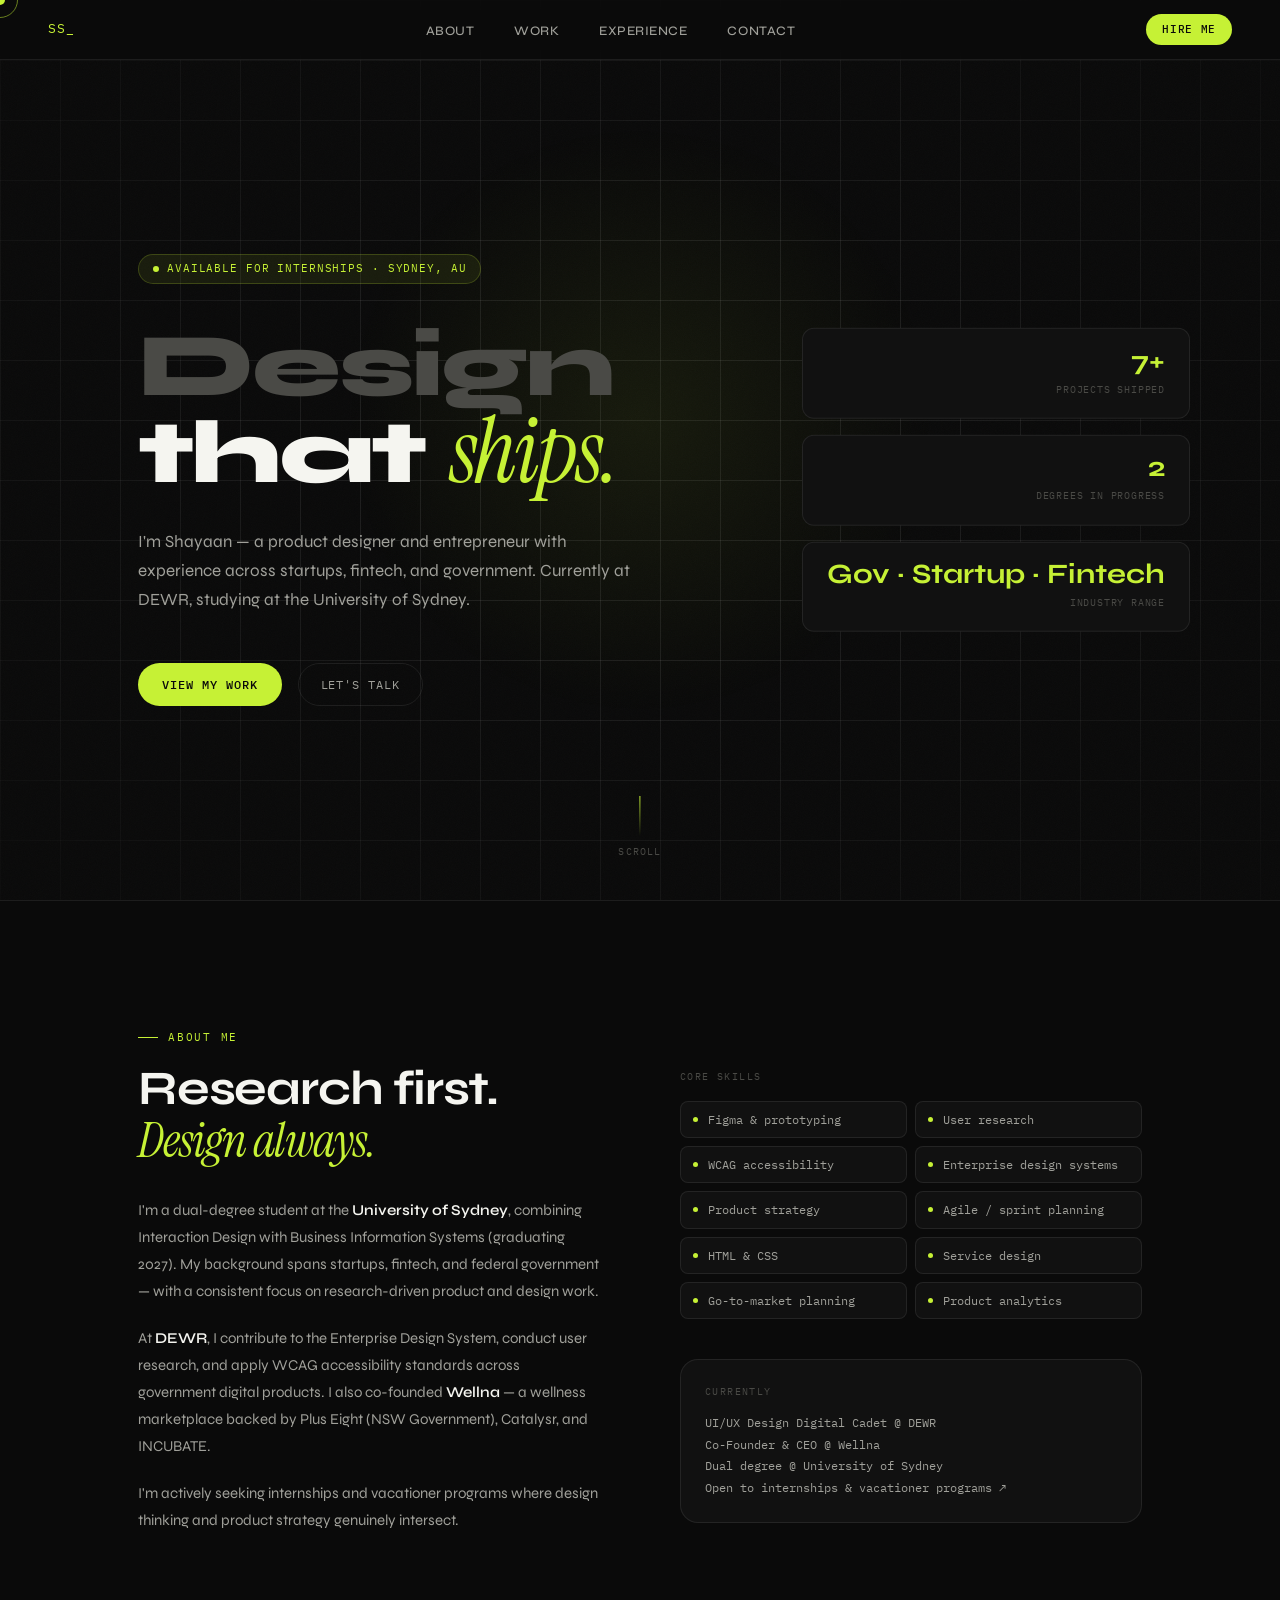
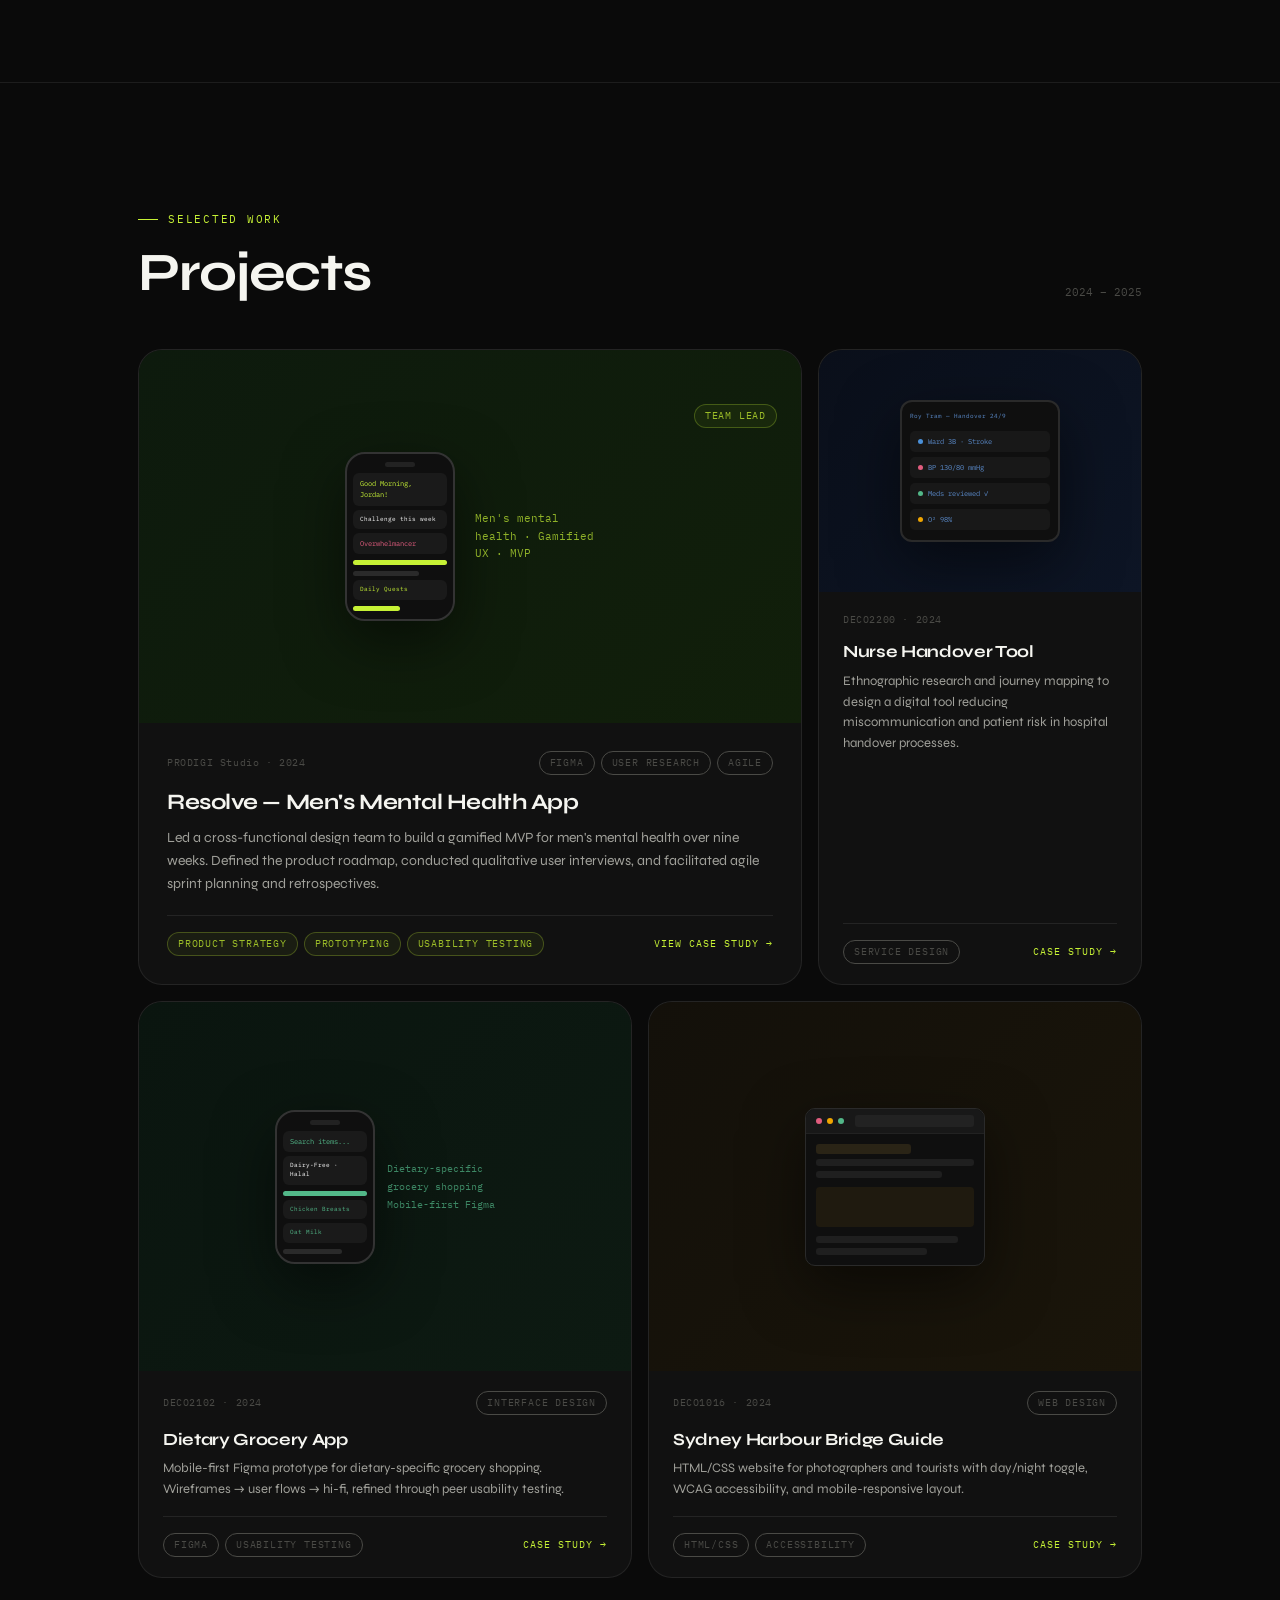
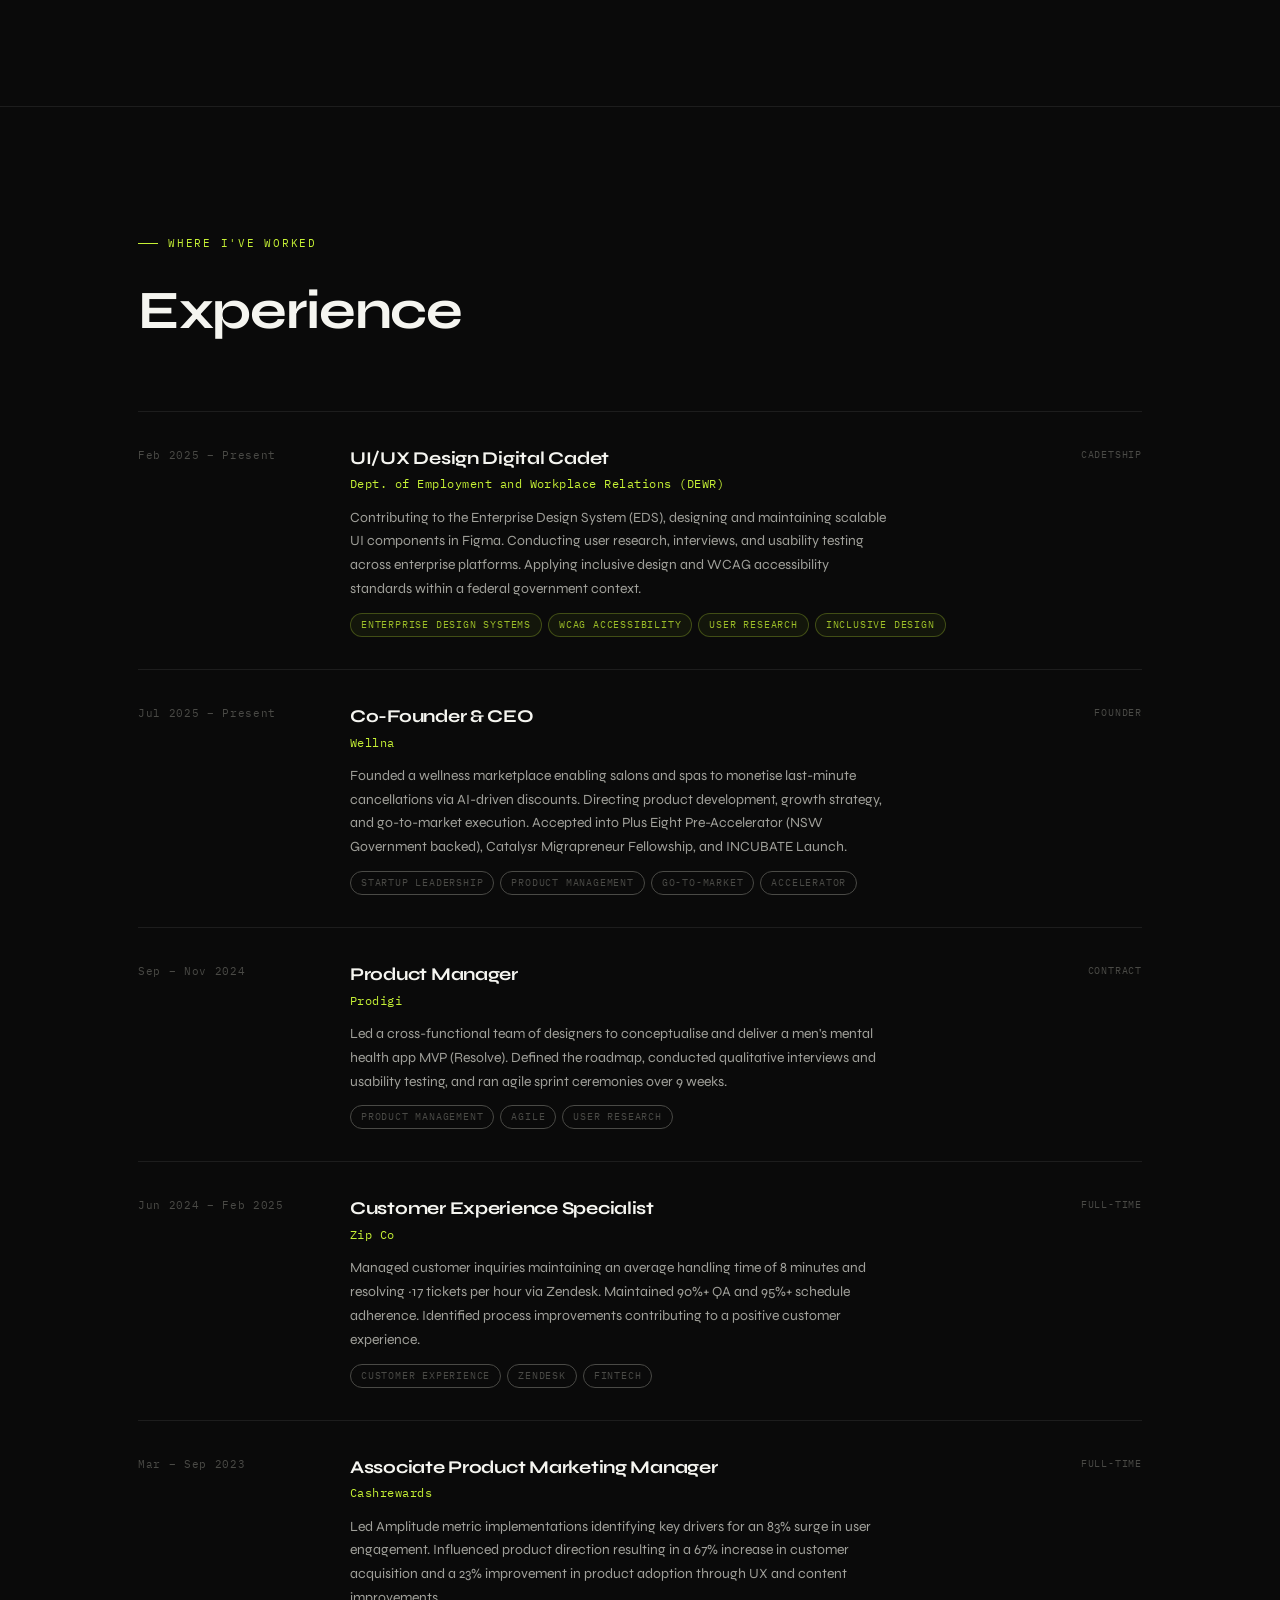
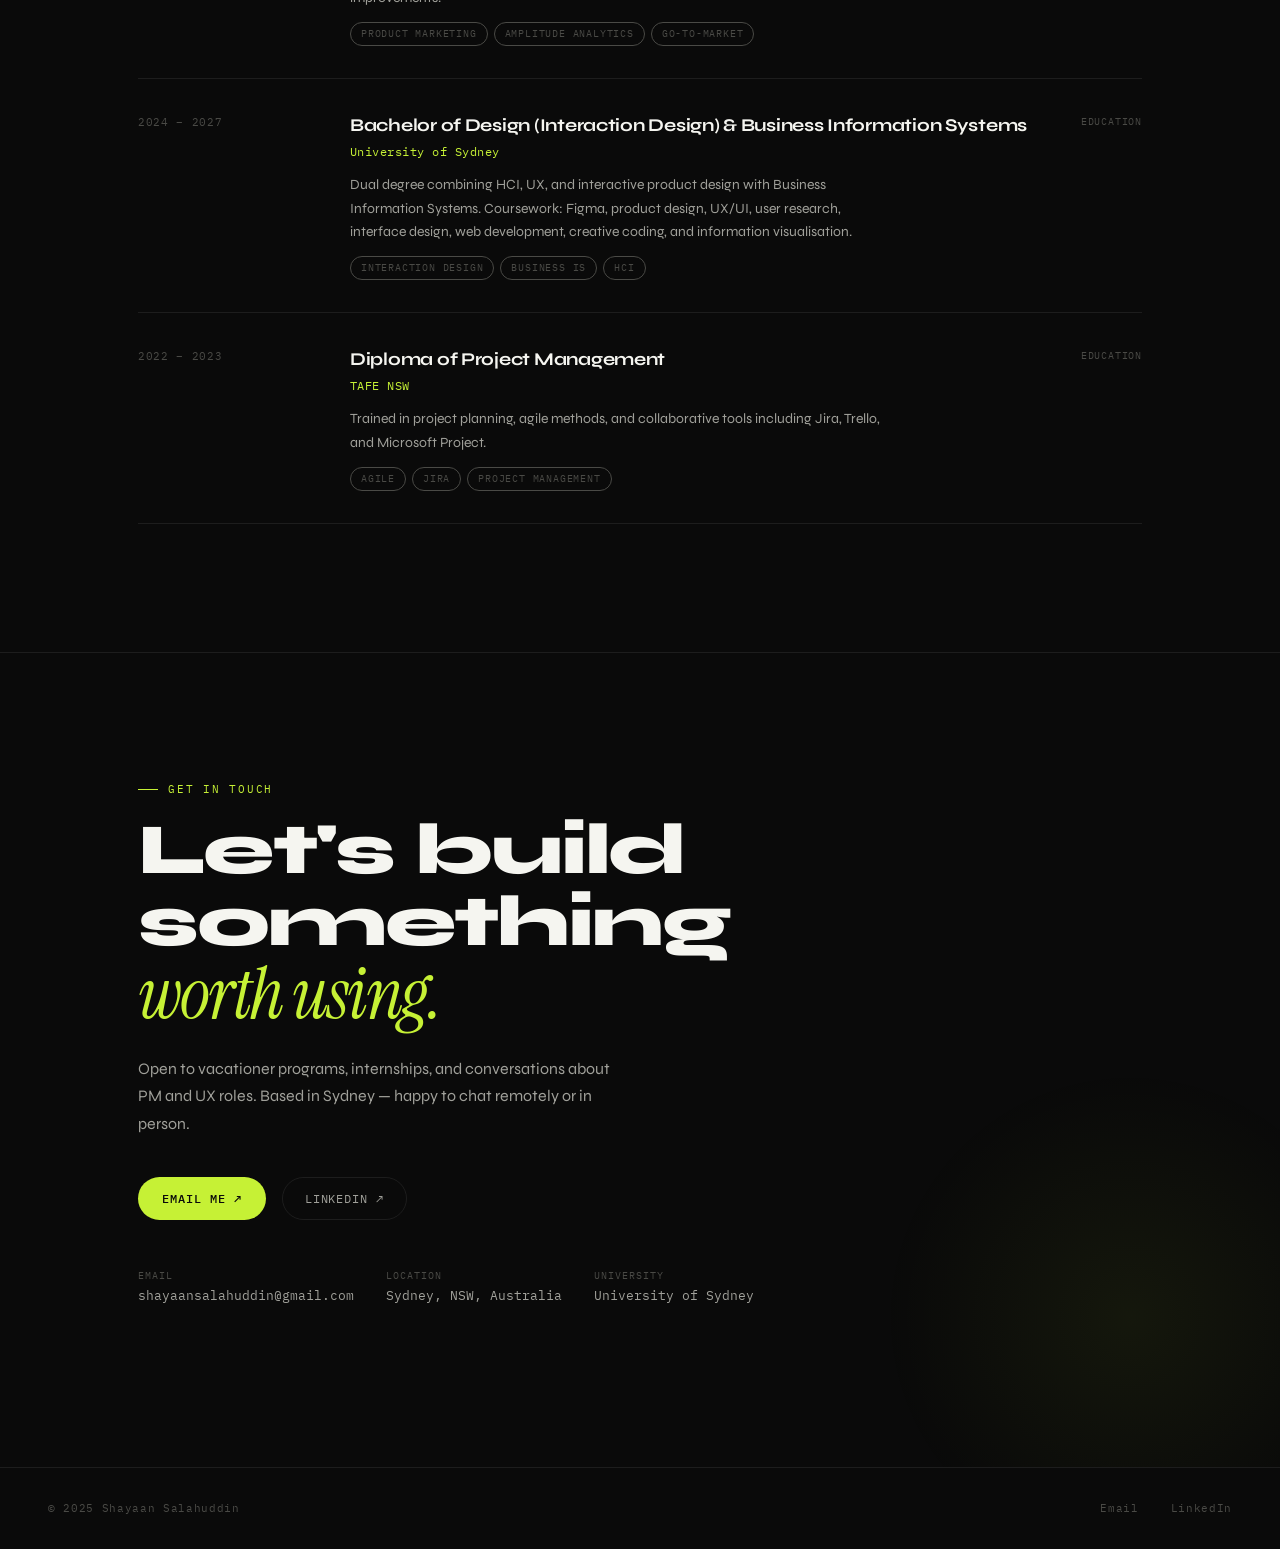
==== index.html @ 5b5e6ae6 "Add files via upload" ====
<!DOCTYPE html>
<html lang="en">
<head>
<meta charset="UTF-8">
<meta name="viewport" content="width=device-width, initial-scale=1.0">
<title>Shayaan Salahuddin — Product Designer</title>
<meta name="description" content="Shayaan Salahuddin — Product designer and entrepreneur. UX, product strategy, accessible design. Based in Sydney, AU.">
<link rel="stylesheet" href="style.css">
<style>
/* ─── HERO ─────────────────────────────────── */
#hero {
  min-height: 100vh;
  display: flex;
  align-items: center;
  padding-top: 60px;
  position: relative;
  overflow: hidden;
}

.hero-bg-grid {
  position: absolute; inset: 0; z-index: 0;
  background-image:
    linear-gradient(var(--border) 1px, transparent 1px),
    linear-gradient(90deg, var(--border) 1px, transparent 1px);
  background-size: 60px 60px;
  mask-image: radial-gradient(ellipse 80% 80% at 50% 50%, black 30%, transparent 100%);
}

.hero-glow {
  position: absolute;
  width: 600px; height: 600px;
  background: radial-gradient(circle, rgba(198,241,53,0.07) 0%, transparent 70%);
  top: 50%; left: 50%;
  transform: translate(-50%, -55%);
  pointer-events: none; z-index: 0;
}

.hero-inner {
  position: relative; z-index: 1;
  width: 100%;
}

.hero-badge {
  display: inline-flex; align-items: center; gap: 8px;
  font-family: var(--mono);
  font-size: 11px;
  color: var(--green);
  background: rgba(198,241,53,0.08);
  border: 1px solid rgba(198,241,53,0.2);
  border-radius: 100px;
  padding: 5px 14px;
  letter-spacing: 0.08em;
  text-transform: uppercase;
  margin-bottom: 2.5rem;
  animation: fadeUp 0.5s ease both;
}

.hero-badge-dot {
  width: 6px; height: 6px;
  background: var(--green);
  border-radius: 50%;
  animation: blink 2s ease-in-out infinite;
}

.hero-headline {
  font-family: var(--syne);
  font-size: clamp(52px, 7vw, 96px);
  font-weight: 800;
  line-height: 0.95;
  letter-spacing: -0.03em;
  color: var(--white);
  margin-bottom: 2rem;
  animation: fadeUp 0.5s 0.1s ease both;
}

.hero-headline .accent {
  color: var(--green);
  font-family: var(--serif);
  font-weight: 400;
  font-style: italic;
}

.hero-headline .dim { color: var(--white-faint); }

.hero-sub {
  font-size: 17px;
  font-weight: 400;
  color: var(--white-dim);
  line-height: 1.7;
  max-width: 500px;
  margin-bottom: 3rem;
  animation: fadeUp 0.5s 0.2s ease both;
}

.hero-actions {
  display: flex; gap: 1rem; flex-wrap: wrap;
  animation: fadeUp 0.5s 0.3s ease both;
}

.hero-right {
  position: absolute; right: 0; top: 50%;
  transform: translateY(-50%);
  display: flex; flex-direction: column; gap: 1rem;
  animation: fadeIn 0.8s 0.5s ease both;
}

.hero-stat-card {
  background: var(--black-2);
  border: 1px solid var(--border);
  border-radius: var(--radius-md);
  padding: 1.1rem 1.5rem;
  text-align: right;
}

.hero-stat-num {
  font-family: var(--syne);
  font-size: 28px;
  font-weight: 700;
  color: var(--green);
  display: block;
  line-height: 1;
}

.hero-stat-label {
  font-family: var(--mono);
  font-size: 10px;
  color: var(--white-faint);
  letter-spacing: 0.08em;
  text-transform: uppercase;
  margin-top: 4px;
}

.hero-scroll {
  position: absolute; bottom: 2.5rem; left: 50%;
  transform: translateX(-50%);
  font-family: var(--mono);
  font-size: 10px;
  color: var(--white-faint);
  letter-spacing: 0.12em;
  text-transform: uppercase;
  display: flex; flex-direction: column; align-items: center; gap: 8px;
  animation: fadeIn 1s 0.8s ease both;
}

.scroll-line {
  width: 1px; height: 40px;
  background: linear-gradient(to bottom, var(--green), transparent);
  animation: scrollPulse 2s ease-in-out infinite;
}

@keyframes scrollPulse {
  0%, 100% { opacity: 0.4; transform: scaleY(1); }
  50% { opacity: 1; transform: scaleY(1.1); }
}

/* ─── ABOUT ─────────────────────────────────── */
#about {
  padding: 8rem 0;
  border-top: 1px solid var(--border);
}

.about-grid {
  display: grid;
  grid-template-columns: 1fr 1fr;
  gap: 5rem;
  align-items: start;
}

.about-heading {
  font-size: clamp(32px, 4vw, 48px);
  font-weight: 700;
  line-height: 1.1;
  letter-spacing: -0.025em;
  margin-bottom: 1.75rem;
}

.about-heading .serif {
  font-family: var(--serif);
  font-weight: 400;
  font-style: italic;
  color: var(--green);
}

.about-text {
  font-size: 15px;
  font-weight: 400;
  color: var(--white-dim);
  line-height: 1.8;
  margin-bottom: 1.25rem;
}

.about-text strong { color: var(--white); font-weight: 600; }

.skills-section { margin-top: 2.5rem; }

.skills-heading {
  font-family: var(--mono);
  font-size: 10px;
  color: var(--white-faint);
  letter-spacing: 0.14em;
  text-transform: uppercase;
  margin-bottom: 1rem;
}

.skills-grid {
  display: grid;
  grid-template-columns: 1fr 1fr;
  gap: 8px;
}

.skill-item {
  display: flex; align-items: center; gap: 10px;
  font-family: var(--mono);
  font-size: 12px;
  color: var(--white-dim);
  padding: 8px 12px;
  background: var(--black-2);
  border: 1px solid var(--border);
  border-radius: var(--radius-sm);
  transition: border-color 0.2s, color 0.2s;
}

.skill-item:hover { border-color: var(--border-hover); color: var(--white); }

.skill-dot {
  width: 5px; height: 5px;
  background: var(--green);
  border-radius: 50%;
  flex-shrink: 0;
}

/* ─── PROJECTS ─────────────────────────────── */
#projects {
  padding: 8rem 0;
  border-top: 1px solid var(--border);
}

.projects-header {
  display: flex; align-items: flex-end; justify-content: space-between;
  margin-bottom: 3rem;
}

.projects-heading {
  font-size: clamp(36px, 4.5vw, 54px);
  font-weight: 700;
  letter-spacing: -0.025em;
  line-height: 1.05;
}

.projects-grid {
  display: grid;
  grid-template-columns: repeat(12, 1fr);
  gap: 16px;
}

/* Featured card — 8 cols */
.project-card-featured {
  grid-column: span 8;
  background: var(--black-2);
  border: 1px solid var(--border);
  border-radius: var(--radius-xl);
  overflow: hidden;
  text-decoration: none;
  color: inherit;
  display: flex;
  flex-direction: column;
  transition: border-color 0.25s, transform 0.25s;
  cursor: none;
}

.project-card-featured:hover {
  border-color: var(--border-hover);
  transform: translateY(-3px);
}

/* Regular card — 4 cols */
.project-card {
  grid-column: span 4;
  background: var(--black-2);
  border: 1px solid var(--border);
  border-radius: var(--radius-xl);
  overflow: hidden;
  text-decoration: none;
  color: inherit;
  display: flex;
  flex-direction: column;
  transition: border-color 0.25s, transform 0.25s;
  cursor: none;
}

.project-card:hover {
  border-color: var(--border-hover);
  transform: translateY(-3px);
}

.project-card-wide {
  grid-column: span 6;
  background: var(--black-2);
  border: 1px solid var(--border);
  border-radius: var(--radius-xl);
  overflow: hidden;
  text-decoration: none;
  color: inherit;
  display: flex;
  flex-direction: column;
  transition: border-color 0.25s, transform 0.25s;
  cursor: none;
}

.project-card-wide:hover {
  border-color: var(--border-hover);
  transform: translateY(-3px);
}

.project-thumb {
  width: 100%; aspect-ratio: 16/9;
  display: flex; align-items: center; justify-content: center;
  font-size: 48px;
  position: relative;
  overflow: hidden;
  flex-shrink: 0;
}

.project-thumb-sm {
  width: 100%; aspect-ratio: 4/3;
  display: flex; align-items: center; justify-content: center;
  position: relative;
  overflow: hidden;
  flex-shrink: 0;
}

.project-body {
  padding: 1.75rem;
  flex: 1;
  display: flex;
  flex-direction: column;
}

.project-body-sm {
  padding: 1.25rem 1.5rem;
  flex: 1;
  display: flex;
  flex-direction: column;
}

.project-meta {
  display: flex; align-items: center; justify-content: space-between;
  margin-bottom: 0.9rem;
}

.project-year {
  font-family: var(--mono);
  font-size: 10px;
  color: var(--white-faint);
  letter-spacing: 0.06em;
}

.project-title {
  font-size: 22px;
  font-weight: 700;
  letter-spacing: -0.02em;
  line-height: 1.2;
  margin-bottom: 0.65rem;
  color: var(--white);
}

.project-title-sm {
  font-size: 17px;
  font-weight: 700;
  letter-spacing: -0.02em;
  line-height: 1.2;
  margin-bottom: 0.5rem;
  color: var(--white);
}

.project-desc {
  font-size: 14px;
  color: var(--white-dim);
  line-height: 1.65;
  flex: 1;
  margin-bottom: 1.25rem;
}

.project-desc-sm {
  font-size: 13px;
  color: var(--white-dim);
  line-height: 1.6;
  flex: 1;
  margin-bottom: 1rem;
}

.project-tags {
  display: flex; gap: 6px; flex-wrap: wrap;
}

.project-footer {
  display: flex; align-items: center; justify-content: space-between;
  margin-top: auto;
  padding-top: 1rem;
  border-top: 1px solid var(--border);
}

.project-cta {
  font-family: var(--mono);
  font-size: 10px;
  color: var(--green);
  letter-spacing: 0.1em;
  text-transform: uppercase;
  display: flex; align-items: center; gap: 6px;
  transition: gap 0.2s;
}

a:hover .project-cta { gap: 10px; }

/* Thumb illustrations */
.thumb-resolve {
  background: linear-gradient(135deg, #0D1A0D 0%, #111F0A 100%);
}

.thumb-nurse {
  background: linear-gradient(135deg, #0A0F1A 0%, #0D1525 100%);
}

.thumb-grocery {
  background: linear-gradient(135deg, #0A150F 0%, #0D1A12 100%);
}

.thumb-web {
  background: linear-gradient(135deg, #13100A 0%, #1A150A 100%);
}

.thumb-visual {
  background: linear-gradient(135deg, #150A1A 0%, #1A0D20 100%);
}

.thumb-code {
  background: linear-gradient(135deg, #0A1215 0%, #0D181C 100%);
}

/* Phone mockup */
.phone-mock {
  width: 110px;
  background: #0F0F0F;
  border: 2px solid #333;
  border-radius: 20px;
  padding: 8px 6px;
  display: flex; flex-direction: column; gap: 4px;
  box-shadow: 0 20px 60px rgba(0,0,0,0.5);
}

.phone-notch {
  width: 30px; height: 5px;
  background: #222;
  border-radius: 100px;
  align-self: center;
  margin-bottom: 2px;
}

.phone-row {
  background: #1A1A1A;
  border-radius: 6px;
  padding: 5px 7px;
  font-size: 7px;
  color: #C6F135;
  font-family: 'IBM Plex Mono', monospace;
}

.phone-bar {
  height: 5px;
  background: #C6F135;
  border-radius: 100px;
  margin-top: 2px;
}

.phone-bar.dim { background: #2A2A2A; width: 70%; }

/* Tablet mockup */
.tablet-mock {
  width: 160px;
  background: #0F0F0F;
  border: 2px solid #2A2A2A;
  border-radius: 12px;
  padding: 10px 8px;
  display: flex; flex-direction: column; gap: 5px;
  box-shadow: 0 20px 60px rgba(0,0,0,0.5);
}

.tablet-row {
  background: #181818;
  border-radius: 5px;
  padding: 5px 8px;
  font-size: 7px;
  color: #5A8ACA;
  font-family: 'IBM Plex Mono', monospace;
  display: flex; align-items: center; gap: 5px;
}

.tablet-dot { width: 5px; height: 5px; border-radius: 50%; flex-shrink: 0; }

/* Browser mockup */
.browser-mock {
  width: 180px;
  background: #0F0F0F;
  border: 1px solid #2A2A2A;
  border-radius: 10px;
  overflow: hidden;
  box-shadow: 0 20px 60px rgba(0,0,0,0.5);
}

.browser-bar {
  background: #181818;
  padding: 6px 10px;
  display: flex; align-items: center; gap: 5px;
  border-bottom: 1px solid #222;
}

.browser-dot { width: 6px; height: 6px; border-radius: 50%; }

.browser-url {
  flex: 1;
  background: #222;
  border-radius: 3px;
  height: 12px;
  margin-left: 6px;
}

.browser-content {
  padding: 10px;
  display: flex; flex-direction: column; gap: 5px;
}

.browser-line {
  height: 7px;
  background: #1F1F1F;
  border-radius: 3px;
}

/* ─── EXPERIENCE ────────────────────────────── */
#experience {
  padding: 8rem 0;
  border-top: 1px solid var(--border);
}

.exp-heading {
  font-size: clamp(36px, 4.5vw, 54px);
  font-weight: 700;
  letter-spacing: -0.025em;
  margin-bottom: 3.5rem;
}

.exp-list {
  display: flex;
  flex-direction: column;
}

.exp-row {
  display: grid;
  grid-template-columns: 180px 1fr auto;
  gap: 2rem;
  align-items: start;
  padding: 2rem 0;
  border-top: 1px solid var(--border);
  transition: background 0.2s;
}

.exp-row:last-child { border-bottom: 1px solid var(--border); }

.exp-period {
  font-family: var(--mono);
  font-size: 11px;
  color: var(--white-faint);
  letter-spacing: 0.06em;
  padding-top: 3px;
}

.exp-role {
  font-size: 18px;
  font-weight: 700;
  letter-spacing: -0.015em;
  margin-bottom: 2px;
}

.exp-company {
  font-family: var(--mono);
  font-size: 12px;
  color: var(--green);
  letter-spacing: 0.04em;
  margin-bottom: 0.75rem;
}

.exp-desc {
  font-size: 14px;
  color: var(--white-dim);
  line-height: 1.7;
  max-width: 540px;
  margin-bottom: 0.75rem;
}

.exp-tags { display: flex; gap: 6px; flex-wrap: wrap; }

.exp-type {
  font-family: var(--mono);
  font-size: 10px;
  color: var(--white-faint);
  letter-spacing: 0.08em;
  text-transform: uppercase;
  white-space: nowrap;
  padding-top: 3px;
}

/* ─── CONTACT ───────────────────────────────── */
#contact {
  padding: 8rem 0 10rem;
  border-top: 1px solid var(--border);
  position: relative;
  overflow: hidden;
}

.contact-glow {
  position: absolute;
  width: 500px; height: 500px;
  background: radial-gradient(circle, rgba(198,241,53,0.06) 0%, transparent 70%);
  bottom: -100px; right: -100px;
  pointer-events: none;
}

.contact-inner { position: relative; z-index: 1; max-width: 700px; }

.contact-heading {
  font-size: clamp(42px, 6vw, 72px);
  font-weight: 800;
  letter-spacing: -0.03em;
  line-height: 1.0;
  margin-bottom: 1.5rem;
}

.contact-heading .green { color: var(--green); }
.contact-heading .serif {
  font-family: var(--serif);
  font-weight: 400;
  font-style: italic;
}

.contact-sub {
  font-size: 16px;
  color: var(--white-dim);
  line-height: 1.7;
  max-width: 480px;
  margin-bottom: 2.5rem;
}

.contact-actions { display: flex; gap: 1rem; flex-wrap: wrap; margin-bottom: 3rem; }

.contact-row {
  display: flex; gap: 2rem; flex-wrap: wrap;
}

.contact-item {
  display: flex; flex-direction: column; gap: 2px;
}

.contact-item-label {
  font-family: var(--mono);
  font-size: 10px;
  color: var(--white-faint);
  letter-spacing: 0.1em;
  text-transform: uppercase;
}

.contact-item-val {
  font-family: var(--mono);
  font-size: 13px;
  color: var(--white-dim);
}

/* ─── RESPONSIVE ────────────────────────────── */
@media (max-width: 900px) {
  .hero-right { display: none; }
  .about-grid { grid-template-columns: 1fr; gap: 3rem; }
  .project-card-featured { grid-column: span 12; }
  .project-card { grid-column: span 12; }
  .project-card-wide { grid-column: span 12; }
  .exp-row { grid-template-columns: 1fr; gap: 0.5rem; }
  .exp-type { display: none; }
}
</style>
</head>
<body>

<div class="cursor"></div>
<div class="cursor-ring"></div>

<nav>
  <a class="nav-logo" href="index.html">SS_</a>
  <ul class="nav-links">
    <li><a href="#about">About</a></li>
    <li><a href="#projects">Work</a></li>
    <li><a href="#experience">Experience</a></li>
    <li><a href="#contact">Contact</a></li>
  </ul>
  <a class="nav-cta" href="#contact">Hire me</a>
</nav>

<!-- ═══════════════════════════════════════════
     HERO
═══════════════════════════════════════════ -->
<section id="hero">
  <div class="hero-bg-grid"></div>
  <div class="hero-glow"></div>

  <div class="container hero-inner">
    <div style="max-width: 680px;">
      <div class="hero-badge">
        <span class="hero-badge-dot"></span>
        Available for internships · Sydney, AU
      </div>

      <h1 class="hero-headline">
        <span class="dim">Design</span><br>
        that <span class="accent">ships.</span>
      </h1>

      <p class="hero-sub">
        I'm Shayaan — a product designer and entrepreneur with experience across startups, fintech, and government. Currently at DEWR, studying at the University of Sydney.
      </p>

      <div class="hero-actions">
        <a class="btn-primary" href="#projects">View my work</a>
        <a class="btn-ghost" href="#contact">Let's talk</a>
      </div>
    </div>

    <div class="hero-right">
      <div class="hero-stat-card">
        <span class="hero-stat-num">7+</span>
        <span class="hero-stat-label">Projects shipped</span>
      </div>
      <div class="hero-stat-card">
        <span class="hero-stat-num">2</span>
        <span class="hero-stat-label">Degrees in progress</span>
      </div>
      <div class="hero-stat-card">
        <span class="hero-stat-num">Gov · Startup · Fintech</span>
        <span class="hero-stat-label">Industry range</span>
      </div>
    </div>
  </div>

  <div class="hero-scroll">
    <div class="scroll-line"></div>
    Scroll
  </div>
</section>

<!-- ═══════════════════════════════════════════
     ABOUT
═══════════════════════════════════════════ -->
<section id="about">
  <div class="container">
    <div class="about-grid">

      <div class="reveal">
        <p class="section-label">About me</p>
        <h2 class="about-heading">
          Research first.<br>
          <span class="serif">Design always.</span>
        </h2>

        <p class="about-text">
          I'm a dual-degree student at the <strong>University of Sydney</strong>, combining Interaction Design with Business Information Systems (graduating 2027). My background spans startups, fintech, and federal government — with a consistent focus on research-driven product and design work.
        </p>
        <p class="about-text">
          At <strong>DEWR</strong>, I contribute to the Enterprise Design System, conduct user research, and apply WCAG accessibility standards across government digital products. I also co-founded <strong>Wellna</strong> — a wellness marketplace backed by Plus Eight (NSW Government), Catalysr, and INCUBATE.
        </p>
        <p class="about-text">
          I'm actively seeking internships and vacationer programs where design thinking and product strategy genuinely intersect.
        </p>
      </div>

      <div class="reveal" data-delay="150">
        <div class="skills-section">
          <p class="skills-heading">Core skills</p>
          <div class="skills-grid" data-stagger>
            <div class="skill-item reveal"><span class="skill-dot"></span>Figma & prototyping</div>
            <div class="skill-item reveal"><span class="skill-dot"></span>User research</div>
            <div class="skill-item reveal"><span class="skill-dot"></span>WCAG accessibility</div>
            <div class="skill-item reveal"><span class="skill-dot"></span>Enterprise design systems</div>
            <div class="skill-item reveal"><span class="skill-dot"></span>Product strategy</div>
            <div class="skill-item reveal"><span class="skill-dot"></span>Agile / sprint planning</div>
            <div class="skill-item reveal"><span class="skill-dot"></span>HTML & CSS</div>
            <div class="skill-item reveal"><span class="skill-dot"></span>Service design</div>
            <div class="skill-item reveal"><span class="skill-dot"></span>Go-to-market planning</div>
            <div class="skill-item reveal"><span class="skill-dot"></span>Product analytics</div>
          </div>
        </div>

        <div style="margin-top: 2.5rem; padding: 1.5rem; background: var(--black-2); border: 1px solid var(--border); border-radius: var(--radius-lg);">
          <p class="skills-heading" style="margin-bottom: 0.75rem;">Currently</p>
          <p style="font-family: var(--mono); font-size: 12px; color: var(--white-dim); line-height: 1.8;">
            UI/UX Design Digital Cadet @ DEWR<br>
            Co-Founder &amp; CEO @ Wellna<br>
            Dual degree @ University of Sydney<br>
            Open to internships &amp; vacationer programs ↗
          </p>
        </div>
      </div>

    </div>
  </div>
</section>

<!-- ═══════════════════════════════════════════
     PROJECTS
═══════════════════════════════════════════ -->
<section id="projects">
  <div class="container">
    <div class="projects-header reveal">
      <div>
        <p class="section-label">Selected work</p>
        <h2 class="projects-heading">Projects</h2>
      </div>
      <span style="font-family: var(--mono); font-size: 11px; color: var(--white-faint);">2024 – 2025</span>
    </div>

    <div class="projects-grid" data-stagger>

      <!-- FEATURED: Resolve -->
      <a class="project-card-featured reveal" href="case-resolve.html">
        <div class="project-thumb thumb-resolve">
          <div style="display:flex; gap: 20px; align-items: center;">
            <div class="phone-mock">
              <div class="phone-notch"></div>
              <div class="phone-row">Good Morning, Jordan!</div>
              <div class="phone-row" style="color: #fff; font-size: 6px;">Challenge this week</div>
              <div class="phone-row" style="color: #E05C7E;">Overwhelmancer</div>
              <div class="phone-bar"></div>
              <div class="phone-bar dim"></div>
              <div class="phone-row" style="color: #C6F135; font-size: 6px;">Daily Quests</div>
              <div class="phone-bar" style="width: 50%; background: #C6F135;"></div>
            </div>
            <div style="color: var(--green); font-size: 11px; font-family: var(--mono); opacity: 0.7; max-width: 120px; line-height: 1.6;">
              Men's mental health · Gamified UX · MVP
            </div>
          </div>
          <div style="position: absolute; top: 1rem; right: 1.5rem;">
            <span class="tag tag-green">Team Lead</span>
          </div>
        </div>
        <div class="project-body">
          <div class="project-meta">
            <span class="project-year">PRODIGI Studio · 2024</span>
            <div class="project-tags">
              <span class="tag">Figma</span>
              <span class="tag">User Research</span>
              <span class="tag">Agile</span>
            </div>
          </div>
          <h3 class="project-title">Resolve — Men's Mental Health App</h3>
          <p class="project-desc">Led a cross-functional design team to build a gamified MVP for men's mental health over nine weeks. Defined the product roadmap, conducted qualitative user interviews, and facilitated agile sprint planning and retrospectives.</p>
          <div class="project-footer">
            <div class="project-tags">
              <span class="tag tag-green">Product strategy</span>
              <span class="tag tag-green">Prototyping</span>
              <span class="tag tag-green">Usability testing</span>
            </div>
            <span class="project-cta">View case study →</span>
          </div>
        </div>
      </a>

      <!-- Nurse handover -->
      <a class="project-card reveal" href="case-nurse.html">
        <div class="project-thumb-sm thumb-nurse">
          <div class="tablet-mock">
            <div style="font-family: var(--mono); font-size: 6px; color: #5A8ACA; margin-bottom: 4px;">Roy Tram — Handover 24/9</div>
            <div class="tablet-row"><div class="tablet-dot" style="background: #4A90D9;"></div>Ward 3B · Stroke</div>
            <div class="tablet-row"><div class="tablet-dot" style="background: #E05C7E;"></div>BP 130/80 mmHg</div>
            <div class="tablet-row"><div class="tablet-dot" style="background: #52B788;"></div>Meds reviewed ✓</div>
            <div class="tablet-row"><div class="tablet-dot" style="background: #F0A500;"></div>O² 98%</div>
          </div>
        </div>
        <div class="project-body-sm">
          <div class="project-meta">
            <span class="project-year">DECO2200 · 2024</span>
          </div>
          <h3 class="project-title-sm">Nurse Handover Tool</h3>
          <p class="project-desc-sm">Ethnographic research and journey mapping to design a digital tool reducing miscommunication and patient risk in hospital handover processes.</p>
          <div class="project-footer">
            <div class="project-tags"><span class="tag">Service design</span></div>
            <span class="project-cta">Case study →</span>
          </div>
        </div>
      </a>

      <!-- Grocery app -->
      <a class="project-card-wide reveal" href="case-grocery.html">
        <div class="project-thumb-sm thumb-grocery">
          <div style="display: flex; gap: 12px; align-items: center;">
            <div class="phone-mock" style="width: 100px;">
              <div class="phone-notch"></div>
              <div class="phone-row" style="color: #52B788;">Search items...</div>
              <div class="phone-row" style="color: #fff; font-size: 6px;">Dairy-Free · Halal</div>
              <div class="phone-bar" style="background: #52B788;"></div>
              <div class="phone-row" style="font-size: 6px; color: #52B788;">Chicken Breasts</div>
              <div class="phone-row" style="font-size: 6px; color: #52B788;">Oat Milk</div>
              <div class="phone-bar dim"></div>
            </div>
            <div style="font-family: var(--mono); font-size: 10px; color: #52B788; opacity: 0.7; line-height: 1.8;">
              Dietary-specific<br>grocery shopping<br>Mobile-first Figma
            </div>
          </div>
        </div>
        <div class="project-body-sm">
          <div class="project-meta">
            <span class="project-year">DECO2102 · 2024</span>
            <div class="project-tags"><span class="tag">Interface Design</span></div>
          </div>
          <h3 class="project-title-sm">Dietary Grocery App</h3>
          <p class="project-desc-sm">Mobile-first Figma prototype for dietary-specific grocery shopping. Wireframes → user flows → hi-fi, refined through peer usability testing.</p>
          <div class="project-footer">
            <div class="project-tags"><span class="tag">Figma</span><span class="tag">Usability testing</span></div>
            <span class="project-cta">Case study →</span>
          </div>
        </div>
      </a>

      <!-- Web design -->
      <a class="project-card-wide reveal" href="case-web.html">
        <div class="project-thumb-sm thumb-web">
          <div class="browser-mock">
            <div class="browser-bar">
              <div class="browser-dot" style="background: #E05C7E;"></div>
              <div class="browser-dot" style="background: #F0A500;"></div>
              <div class="browser-dot" style="background: #52B788;"></div>
              <div class="browser-url"></div>
            </div>
            <div class="browser-content">
              <div class="browser-line" style="width: 60%; height: 10px; background: #2A2416;"></div>
              <div class="browser-line"></div>
              <div class="browser-line" style="width: 80%;"></div>
              <div style="height: 40px; background: #1F1A0F; border-radius: 4px; margin: 4px 0;"></div>
              <div class="browser-line" style="width: 90%;"></div>
              <div class="browser-line" style="width: 70%;"></div>
            </div>
          </div>
        </div>
        <div class="project-body-sm">
          <div class="project-meta">
            <span class="project-year">DECO1016 · 2024</span>
            <div class="project-tags"><span class="tag">Web Design</span></div>
          </div>
          <h3 class="project-title-sm">Sydney Harbour Bridge Guide</h3>
          <p class="project-desc-sm">HTML/CSS website for photographers and tourists with day/night toggle, WCAG accessibility, and mobile-responsive layout.</p>
          <div class="project-footer">
            <div class="project-tags"><span class="tag">HTML/CSS</span><span class="tag">Accessibility</span></div>
            <span class="project-cta">Case study →</span>
          </div>
        </div>
      </a>

    </div>
  </div>
</section>

<!-- ═══════════════════════════════════════════
     EXPERIENCE
═══════════════════════════════════════════ -->
<section id="experience">
  <div class="container">
    <div class="reveal">
      <p class="section-label">Where I've worked</p>
      <h2 class="exp-heading">Experience</h2>
    </div>

    <div class="exp-list" data-stagger>

      <div class="exp-row reveal">
        <div class="exp-period">Feb 2025 – Present</div>
        <div>
          <div class="exp-role">UI/UX Design Digital Cadet</div>
          <div class="exp-company">Dept. of Employment and Workplace Relations (DEWR)</div>
          <p class="exp-desc">Contributing to the Enterprise Design System (EDS), designing and maintaining scalable UI components in Figma. Conducting user research, interviews, and usability testing across enterprise platforms. Applying inclusive design and WCAG accessibility standards within a federal government context.</p>
          <div class="exp-tags">
            <span class="tag tag-green">Enterprise design systems</span>
            <span class="tag tag-green">WCAG accessibility</span>
            <span class="tag tag-green">User research</span>
            <span class="tag tag-green">Inclusive design</span>
          </div>
        </div>
        <div class="exp-type">Cadetship</div>
      </div>

      <div class="exp-row reveal">
        <div class="exp-period">Jul 2025 – Present</div>
        <div>
          <div class="exp-role">Co-Founder & CEO</div>
          <div class="exp-company">Wellna</div>
          <p class="exp-desc">Founded a wellness marketplace enabling salons and spas to monetise last-minute cancellations via AI-driven discounts. Directing product development, growth strategy, and go-to-market execution. Accepted into Plus Eight Pre-Accelerator (NSW Government backed), Catalysr Migrapreneur Fellowship, and INCUBATE Launch.</p>
          <div class="exp-tags">
            <span class="tag">Startup leadership</span>
            <span class="tag">Product management</span>
            <span class="tag">Go-to-market</span>
            <span class="tag">Accelerator</span>
          </div>
        </div>
        <div class="exp-type">Founder</div>
      </div>

      <div class="exp-row reveal">
        <div class="exp-period">Sep – Nov 2024</div>
        <div>
          <div class="exp-role">Product Manager</div>
          <div class="exp-company">Prodigi</div>
          <p class="exp-desc">Led a cross-functional team of designers to conceptualise and deliver a men's mental health app MVP (Resolve). Defined the roadmap, conducted qualitative interviews and usability testing, and ran agile sprint ceremonies over 9 weeks.</p>
          <div class="exp-tags">
            <span class="tag">Product management</span>
            <span class="tag">Agile</span>
            <span class="tag">User research</span>
          </div>
        </div>
        <div class="exp-type">Contract</div>
      </div>

      <div class="exp-row reveal">
        <div class="exp-period">Jun 2024 – Feb 2025</div>
        <div>
          <div class="exp-role">Customer Experience Specialist</div>
          <div class="exp-company">Zip Co</div>
          <p class="exp-desc">Managed customer inquiries maintaining an average handling time of 8 minutes and resolving ~17 tickets per hour via Zendesk. Maintained 90%+ QA and 95%+ schedule adherence. Identified process improvements contributing to a positive customer experience.</p>
          <div class="exp-tags">
            <span class="tag">Customer experience</span>
            <span class="tag">Zendesk</span>
            <span class="tag">Fintech</span>
          </div>
        </div>
        <div class="exp-type">Full-time</div>
      </div>

      <div class="exp-row reveal">
        <div class="exp-period">Mar – Sep 2023</div>
        <div>
          <div class="exp-role">Associate Product Marketing Manager</div>
          <div class="exp-company">Cashrewards</div>
          <p class="exp-desc">Led Amplitude metric implementations identifying key drivers for an 83% surge in user engagement. Influenced product direction resulting in a 67% increase in customer acquisition and a 23% improvement in product adoption through UX and content improvements.</p>
          <div class="exp-tags">
            <span class="tag">Product marketing</span>
            <span class="tag">Amplitude analytics</span>
            <span class="tag">Go-to-market</span>
          </div>
        </div>
        <div class="exp-type">Full-time</div>
      </div>

      <div class="exp-row reveal">
        <div class="exp-period">2024 – 2027</div>
        <div>
          <div class="exp-role">Bachelor of Design (Interaction Design) & Business Information Systems</div>
          <div class="exp-company">University of Sydney</div>
          <p class="exp-desc">Dual degree combining HCI, UX, and interactive product design with Business Information Systems. Coursework: Figma, product design, UX/UI, user research, interface design, web development, creative coding, and information visualisation.</p>
          <div class="exp-tags">
            <span class="tag">Interaction design</span>
            <span class="tag">Business IS</span>
            <span class="tag">HCI</span>
          </div>
        </div>
        <div class="exp-type">Education</div>
      </div>

      <div class="exp-row reveal">
        <div class="exp-period">2022 – 2023</div>
        <div>
          <div class="exp-role">Diploma of Project Management</div>
          <div class="exp-company">TAFE NSW</div>
          <p class="exp-desc">Trained in project planning, agile methods, and collaborative tools including Jira, Trello, and Microsoft Project.</p>
          <div class="exp-tags">
            <span class="tag">Agile</span>
            <span class="tag">Jira</span>
            <span class="tag">Project management</span>
          </div>
        </div>
        <div class="exp-type">Education</div>
      </div>

    </div>
  </div>
</section>

<!-- ═══════════════════════════════════════════
     CONTACT
═══════════════════════════════════════════ -->
<section id="contact">
  <div class="contact-glow"></div>
  <div class="container">
    <div class="contact-inner reveal">
      <p class="section-label">Get in touch</p>
      <h2 class="contact-heading">
        Let's build<br>
        something <span class="serif green">worth using.</span>
      </h2>
      <p class="contact-sub">
        Open to vacationer programs, internships, and conversations about PM and UX roles. Based in Sydney — happy to chat remotely or in person.
      </p>
      <div class="contact-actions">
        <a class="btn-primary" href="mailto:shayaansalahuddin@gmail.com">Email me ↗</a>
        <a class="btn-ghost" href="https://linkedin.com/in/shayaan-salahuddin" target="_blank">LinkedIn ↗</a>
      </div>
      <div class="contact-row">
        <div class="contact-item">
          <span class="contact-item-label">Email</span>
          <span class="contact-item-val">shayaansalahuddin@gmail.com</span>
        </div>
        <div class="contact-item">
          <span class="contact-item-label">Location</span>
          <span class="contact-item-val">Sydney, NSW, Australia</span>
        </div>
        <div class="contact-item">
          <span class="contact-item-label">University</span>
          <span class="contact-item-val">University of Sydney</span>
        </div>
      </div>
    </div>
  </div>
</section>

<footer>
  <span class="footer-text">© 2025 Shayaan Salahuddin</span>
  <div class="footer-links">
    <a href="mailto:shayaansalahuddin@gmail.com">Email</a>
    <a href="https://linkedin.com/in/shayaan-salahuddin" target="_blank">LinkedIn</a>
  </div>
</footer>

<script src="main.js"></script>
</body>
</html>
---- style.css ----
/* ============================================
   SHAYAAN SALAHUDDIN — PORTFOLIO
   Theme: Black + Neon Green, Clean Cards
   ============================================ */

@import url('https://fonts.googleapis.com/css2?family=Syne:wght@400;500;600;700;800&family=IBM+Plex+Mono:ital,wght@0,300;0,400;0,500;1,300&family=Instrument+Serif:ital@0;1&display=swap');

*, *::before, *::after { box-sizing: border-box; margin: 0; padding: 0; }

:root {
  --black:      #0A0A0A;
  --black-2:    #111111;
  --black-3:    #181818;
  --black-4:    #222222;
  --black-5:    #2A2A2A;
  --green:      #C6F135;
  --green-dim:  #9CBD28;
  --green-glow: rgba(198,241,53,0.12);
  --green-glow-sm: rgba(198,241,53,0.06);
  --white:      #F5F5F0;
  --white-dim:  #A0A09A;
  --white-faint:#4A4A46;
  --border:     rgba(255,255,255,0.08);
  --border-hover: rgba(198,241,53,0.3);
  --radius-sm:  8px;
  --radius-md:  12px;
  --radius-lg:  18px;
  --radius-xl:  24px;
  --syne:       'Syne', sans-serif;
  --mono:       'IBM Plex Mono', monospace;
  --serif:      'Instrument Serif', Georgia, serif;
}

html { scroll-behavior: smooth; }

body {
  font-family: var(--syne);
  background: var(--black);
  color: var(--white);
  font-size: 16px;
  line-height: 1.6;
  -webkit-font-smoothing: antialiased;
  cursor: none;
}

/* CUSTOM CURSOR */
.cursor {
  position: fixed;
  width: 10px; height: 10px;
  background: var(--green);
  border-radius: 50%;
  pointer-events: none;
  z-index: 9999;
  transform: translate(-50%, -50%);
  transition: transform 0.08s ease, width 0.2s ease, height 0.2s ease, background 0.2s ease;
  mix-blend-mode: normal;
}

.cursor-ring {
  position: fixed;
  width: 36px; height: 36px;
  border: 1px solid rgba(198,241,53,0.5);
  border-radius: 50%;
  pointer-events: none;
  z-index: 9998;
  transform: translate(-50%, -50%);
  transition: transform 0.18s ease, width 0.3s ease, height 0.3s ease, opacity 0.3s ease;
}

body:has(a:hover) .cursor,
body:has(button:hover) .cursor { width: 16px; height: 16px; }
body:has(a:hover) .cursor-ring,
body:has(button:hover) .cursor-ring { width: 52px; height: 52px; opacity: 0.4; }

/* NAV */
nav {
  position: fixed; top: 0; left: 0; right: 0; z-index: 100;
  padding: 0 3rem;
  height: 60px;
  display: flex; align-items: center; justify-content: space-between;
  background: rgba(10,10,10,0.8);
  backdrop-filter: blur(16px);
  -webkit-backdrop-filter: blur(16px);
  border-bottom: 1px solid var(--border);
}

.nav-logo {
  font-family: var(--mono);
  font-size: 13px;
  font-weight: 400;
  color: var(--green);
  text-decoration: none;
  letter-spacing: 0.06em;
}

.nav-links {
  display: flex; gap: 2.5rem; list-style: none;
}

.nav-links a {
  font-size: 13px;
  font-weight: 500;
  color: var(--white-dim);
  text-decoration: none;
  letter-spacing: 0.04em;
  text-transform: uppercase;
  transition: color 0.2s;
  position: relative;
}

.nav-links a::after {
  content: '';
  position: absolute; bottom: -3px; left: 0; right: 0;
  height: 1px;
  background: var(--green);
  transform: scaleX(0);
  transform-origin: left;
  transition: transform 0.25s ease;
}

.nav-links a:hover { color: var(--white); }
.nav-links a:hover::after { transform: scaleX(1); }

.nav-cta {
  font-family: var(--mono);
  font-size: 11px;
  font-weight: 500;
  color: var(--black);
  background: var(--green);
  padding: 7px 16px;
  border-radius: 100px;
  text-decoration: none;
  letter-spacing: 0.06em;
  text-transform: uppercase;
  transition: opacity 0.2s, transform 0.15s;
}

.nav-cta:hover { opacity: 0.85; transform: translateY(-1px); }

/* LAYOUT */
.container { max-width: 1100px; margin: 0 auto; padding: 0 3rem; }

/* NOISE OVERLAY */
body::before {
  content: '';
  position: fixed; inset: 0; z-index: 0;
  pointer-events: none;
  opacity: 0.025;
  background-image: url("data:image/svg+xml,%3Csvg viewBox='0 0 256 256' xmlns='http://www.w3.org/2000/svg'%3E%3Cfilter id='noise'%3E%3CfeTurbulence type='fractalNoise' baseFrequency='0.9' numOctaves='4' stitchTiles='stitch'/%3E%3C/filter%3E%3Crect width='100%25' height='100%25' filter='url(%23noise)' opacity='1'/%3E%3C/svg%3E");
  background-size: 200px;
}

/* SECTION LABEL */
.section-label {
  font-family: var(--mono);
  font-size: 11px;
  font-weight: 400;
  letter-spacing: 0.16em;
  text-transform: uppercase;
  color: var(--green);
  margin-bottom: 1rem;
  display: flex; align-items: center; gap: 10px;
}

.section-label::before {
  content: '';
  width: 20px; height: 1px;
  background: var(--green);
  flex-shrink: 0;
}

/* CARDS */
.card {
  background: var(--black-2);
  border: 1px solid var(--border);
  border-radius: var(--radius-lg);
  transition: border-color 0.25s, background 0.25s, transform 0.2s;
}

.card:hover {
  border-color: var(--border-hover);
  background: var(--black-3);
  transform: translateY(-2px);
}

/* BUTTONS */
.btn-primary {
  display: inline-flex; align-items: center; gap: 8px;
  background: var(--green);
  color: var(--black);
  font-family: var(--mono);
  font-size: 12px;
  font-weight: 500;
  letter-spacing: 0.08em;
  text-transform: uppercase;
  padding: 12px 24px;
  border-radius: 100px;
  text-decoration: none;
  border: none;
  cursor: none;
  transition: opacity 0.2s, transform 0.15s, box-shadow 0.2s;
}

.btn-primary:hover {
  opacity: 0.9;
  transform: translateY(-2px);
  box-shadow: 0 8px 30px rgba(198,241,53,0.25);
}

.btn-ghost {
  display: inline-flex; align-items: center; gap: 8px;
  background: transparent;
  color: var(--white-dim);
  font-family: var(--mono);
  font-size: 12px;
  font-weight: 400;
  letter-spacing: 0.08em;
  text-transform: uppercase;
  padding: 11px 22px;
  border-radius: 100px;
  text-decoration: none;
  border: 1px solid var(--border);
  cursor: none;
  transition: border-color 0.2s, color 0.2s;
}

.btn-ghost:hover {
  border-color: var(--border-hover);
  color: var(--white);
}

/* TAG / PILL */
.tag {
  display: inline-flex; align-items: center;
  font-family: var(--mono);
  font-size: 10px;
  font-weight: 400;
  letter-spacing: 0.08em;
  text-transform: uppercase;
  color: var(--white-faint);
  border: 1px solid var(--white-faint);
  border-radius: 100px;
  padding: 3px 10px;
}

.tag-green {
  color: var(--green-dim);
  border-color: rgba(198,241,53,0.25);
  background: rgba(198,241,53,0.05);
}

/* SCROLL REVEAL */
.reveal {
  opacity: 0;
  transform: translateY(24px);
  transition: opacity 0.65s ease, transform 0.65s ease;
}
.reveal.visible {
  opacity: 1;
  transform: translateY(0);
}

/* FOOTER */
footer {
  border-top: 1px solid var(--border);
  padding: 2rem 3rem;
  display: flex; align-items: center; justify-content: space-between;
}

.footer-text {
  font-family: var(--mono);
  font-size: 11px;
  color: var(--white-faint);
  letter-spacing: 0.06em;
}

.footer-links {
  display: flex; gap: 2rem;
}

.footer-links a {
  font-family: var(--mono);
  font-size: 11px;
  color: var(--white-faint);
  text-decoration: none;
  letter-spacing: 0.06em;
  transition: color 0.2s;
}

.footer-links a:hover { color: var(--green); }

/* ANIMATIONS */
@keyframes fadeUp {
  from { opacity: 0; transform: translateY(28px); }
  to   { opacity: 1; transform: translateY(0); }
}

@keyframes fadeIn {
  from { opacity: 0; }
  to   { opacity: 1; }
}

@keyframes blink {
  0%, 100% { opacity: 1; }
  50% { opacity: 0; }
}

/* BACK LINK */
.back-link {
  display: inline-flex; align-items: center; gap: 8px;
  font-family: var(--mono);
  font-size: 12px;
  color: var(--white-dim);
  text-decoration: none;
  letter-spacing: 0.06em;
  text-transform: uppercase;
  transition: color 0.2s;
  margin-bottom: 3rem;
  margin-top: 7rem;
}

.back-link:hover { color: var(--green); }

/* RESPONSIVE */
@media (max-width: 768px) {
  nav { padding: 0 1.5rem; }
  .container { padding: 0 1.5rem; }
  .nav-links { display: none; }
  footer { flex-direction: column; gap: 1rem; align-items: flex-start; padding: 1.5rem; }
  body { cursor: auto; }
  .cursor, .cursor-ring { display: none; }
}

/* SHARED JS */
.cursor, .cursor-ring { pointer-events: none; }
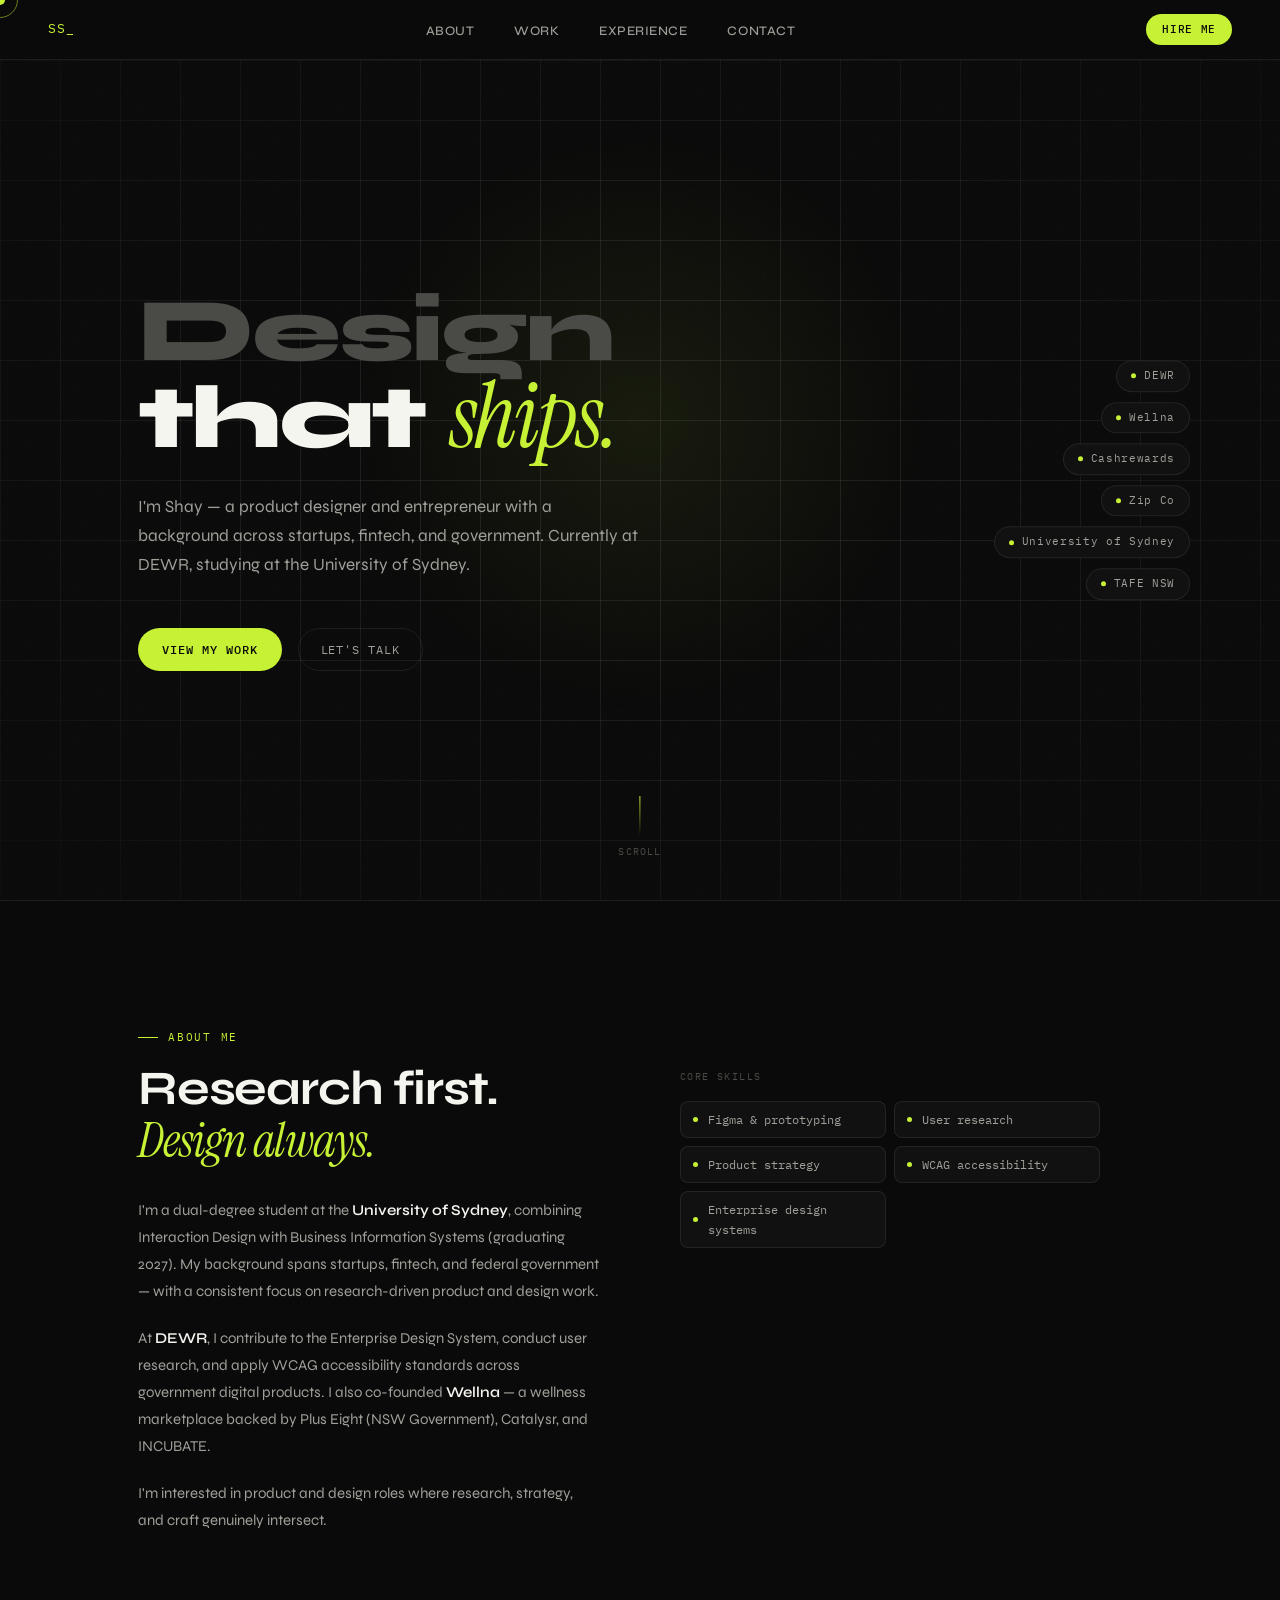
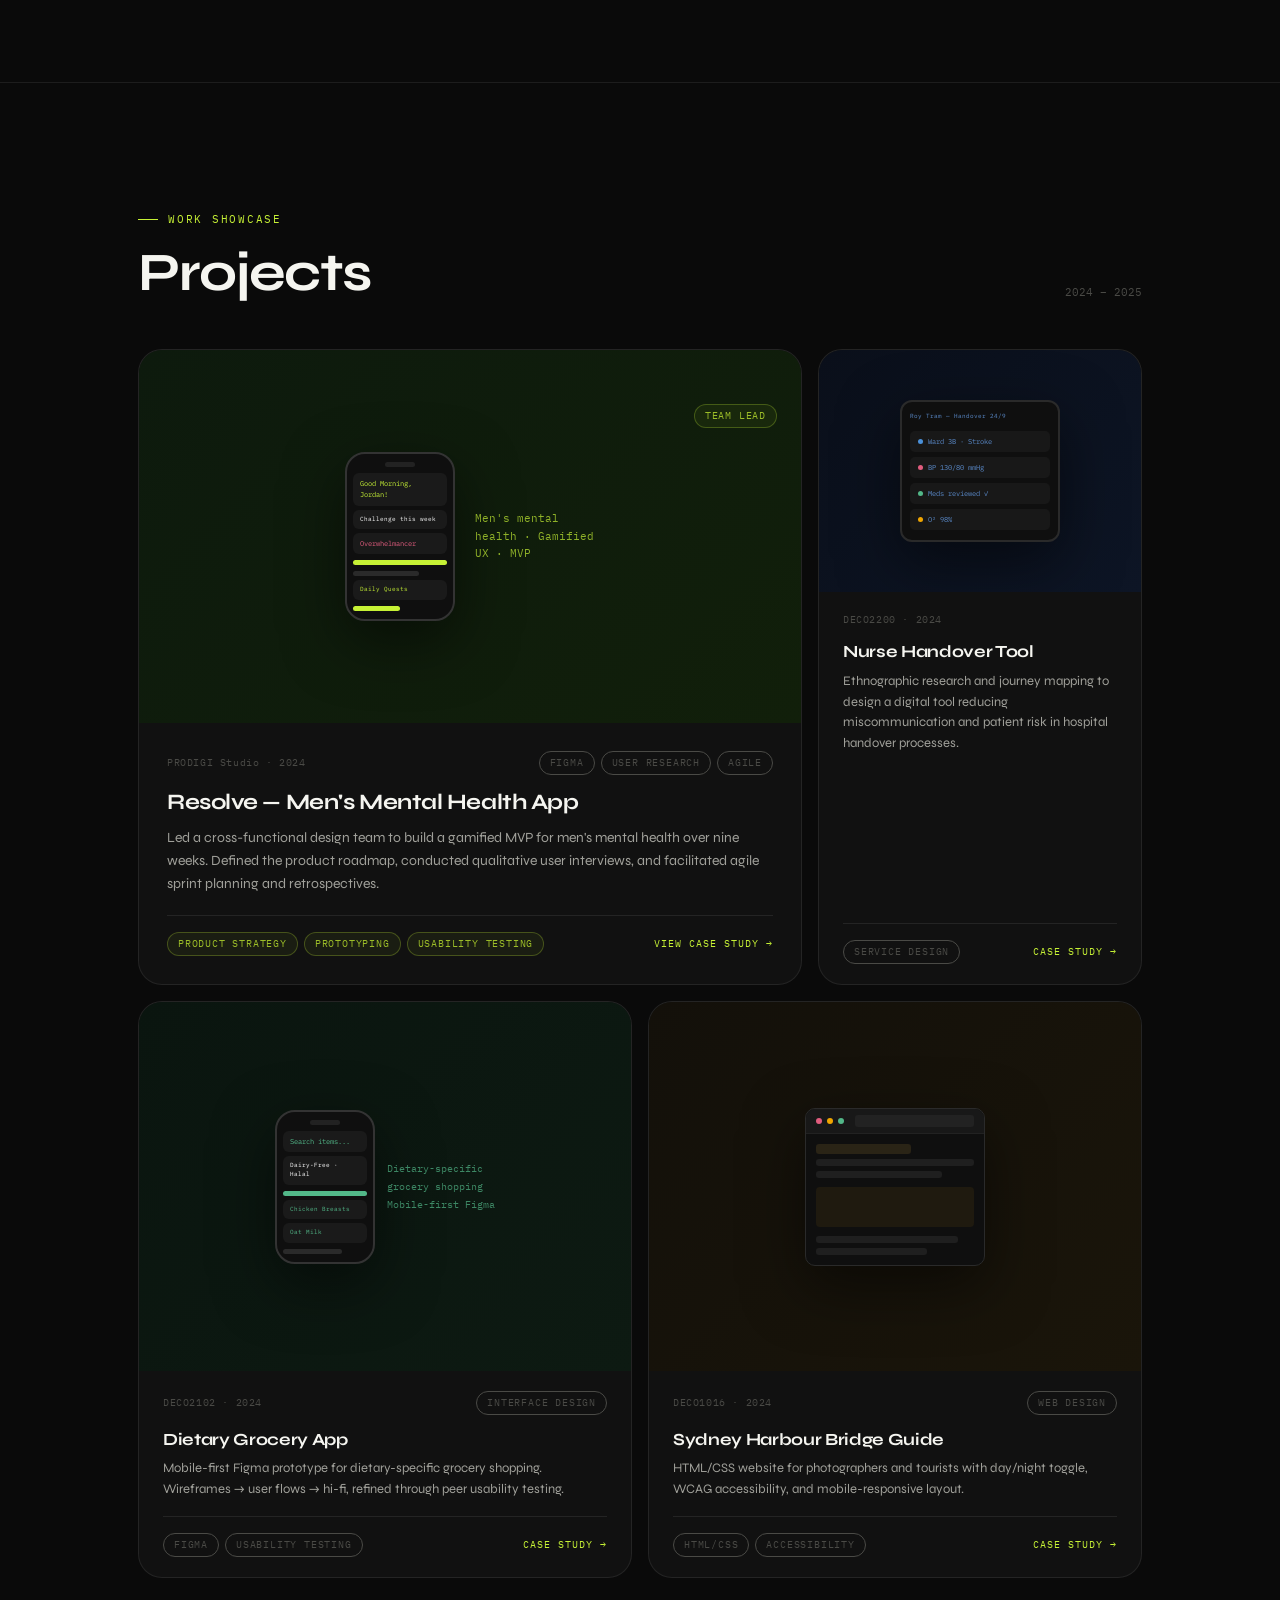
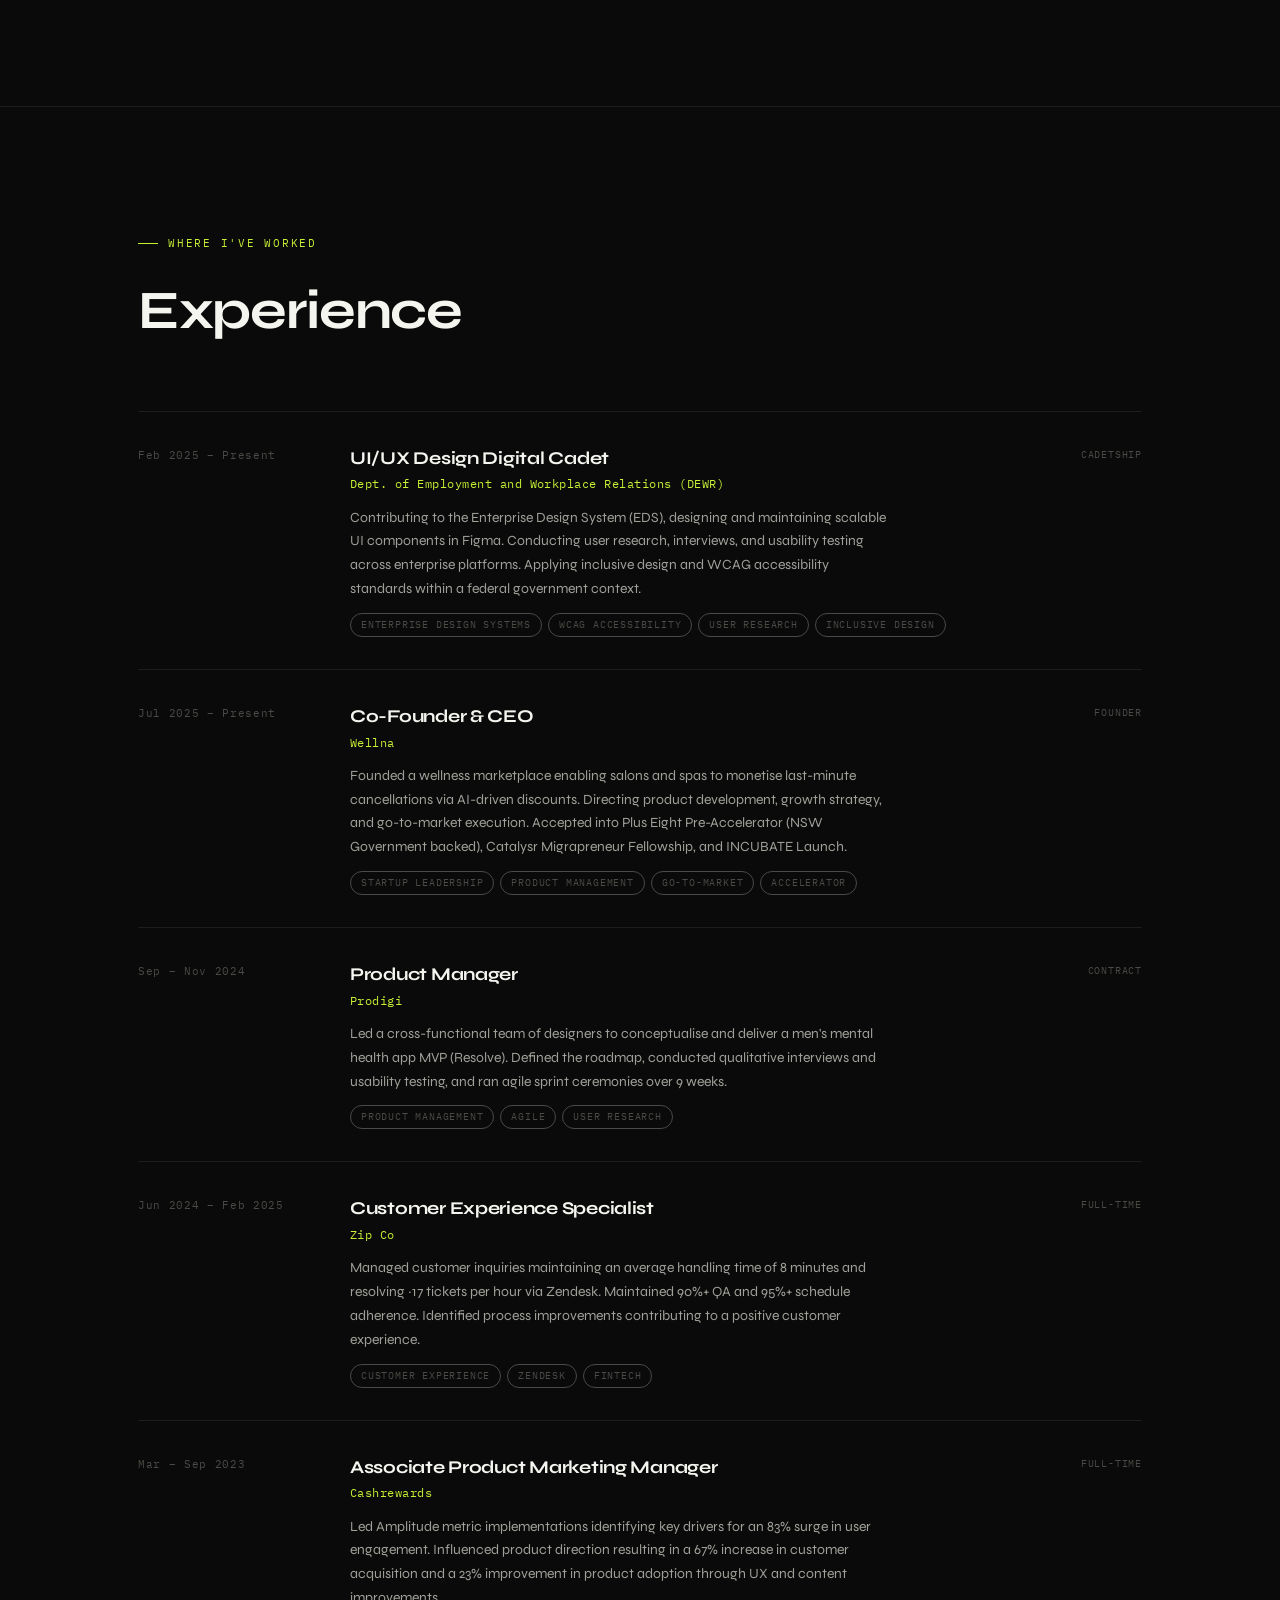
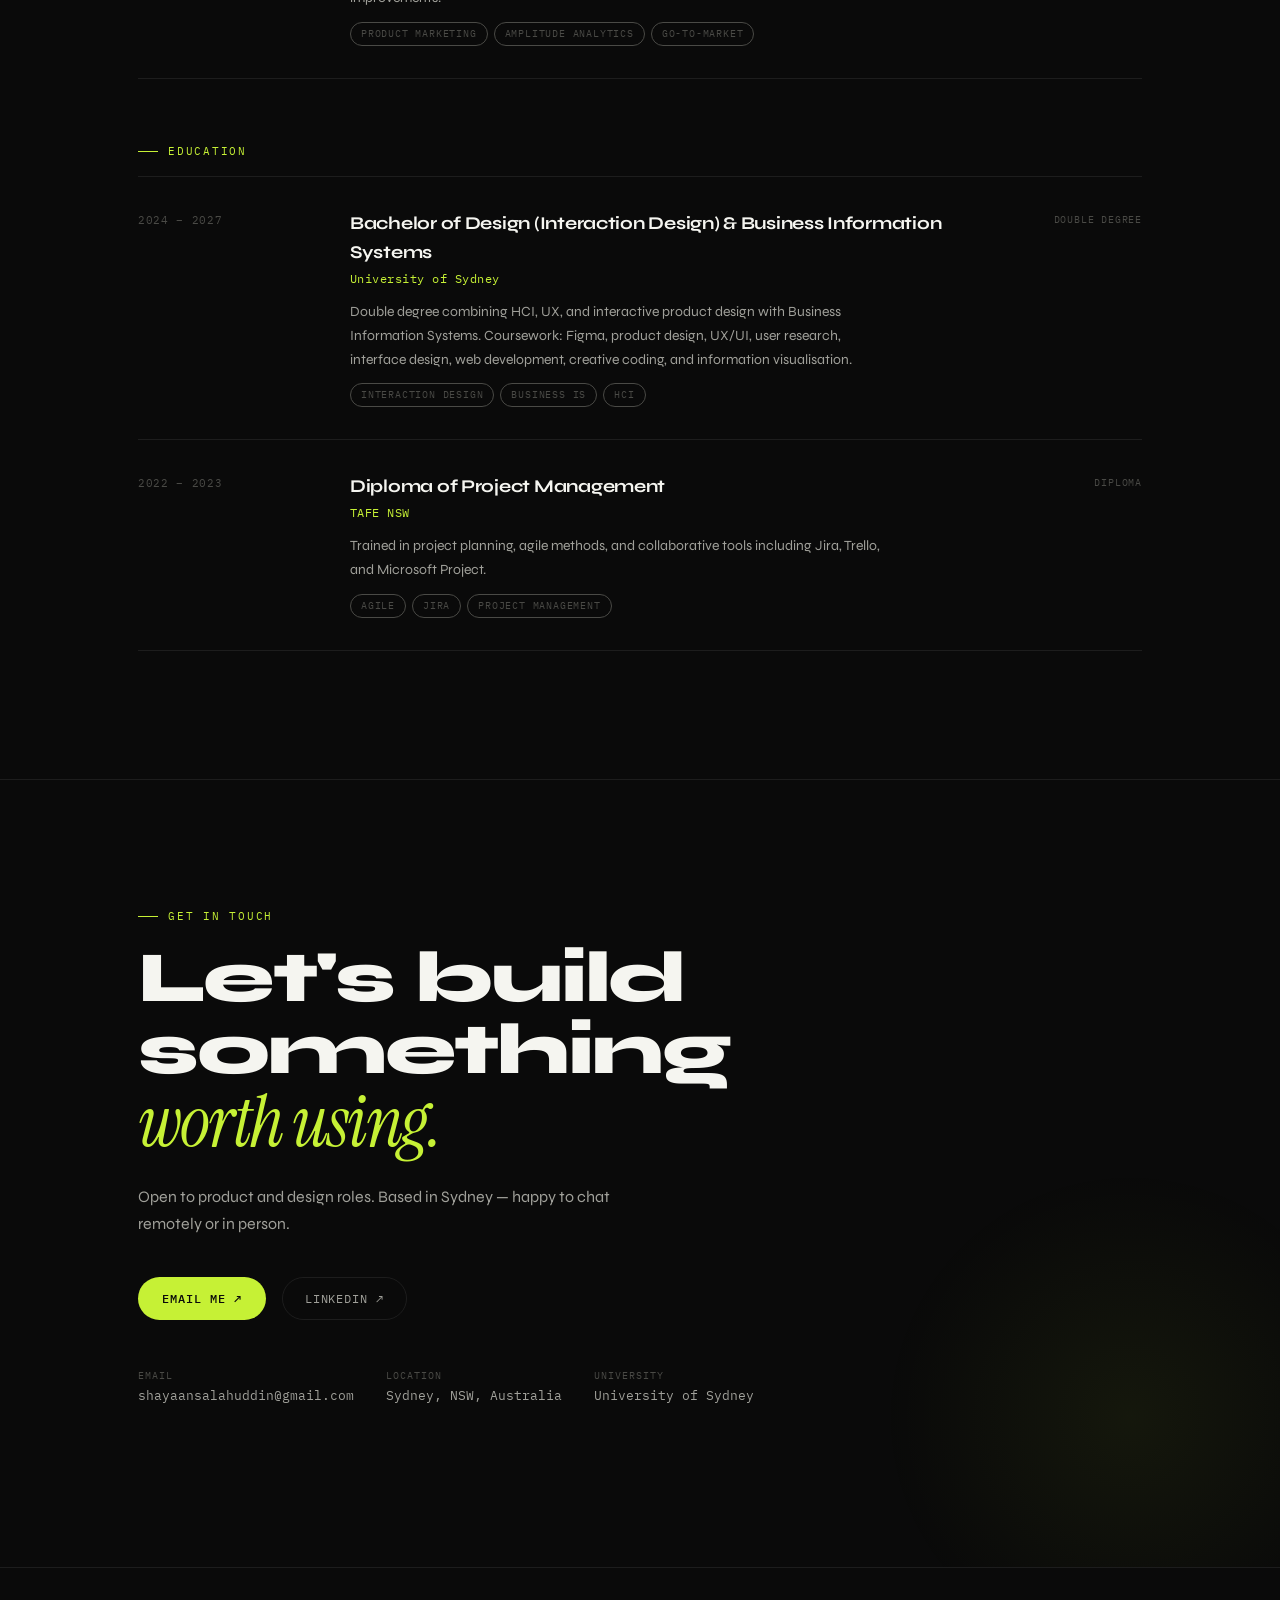
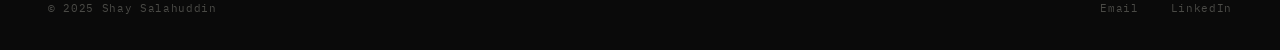
==== commit 3e4e42ec: "Add files via upload" ====
--- a/index.html
+++ b/index.html
@@ -142,6 +142,27 @@
   animation: fadeIn 1s 0.8s ease both;
 }
 
+.hero-org-pill {
+  display: inline-flex; align-items: center; gap: 8px;
+  font-family: var(--mono);
+  font-size: 11px;
+  font-weight: 400;
+  letter-spacing: 0.06em;
+  color: var(--white-dim);
+  background: var(--black-2);
+  border: 1px solid var(--border);
+  border-radius: 100px;
+  padding: 6px 14px;
+  white-space: nowrap;
+  transition: border-color 0.2s, color 0.2s;
+}
+.hero-org-pill:hover { border-color: var(--border-hover); color: var(--white); }
+.hero-org-dot {
+  width: 5px; height: 5px;
+  background: var(--green);
+  border-radius: 50%;
+  flex-shrink: 0;
+}
 .scroll-line {
   width: 1px; height: 40px;
   background: linear-gradient(to bottom, var(--green), transparent);
@@ -206,6 +227,7 @@
   display: grid;
   grid-template-columns: 1fr 1fr;
   gap: 8px;
+  max-width: 420px;
 }
 
 .skill-item {
@@ -220,7 +242,8 @@
   transition: border-color 0.2s, color 0.2s;
 }
 
-.skill-item:hover { border-color: var(--border-hover); color: var(--white); }
+.skill-item:hover { background: var(--green); border-color: var(--green); color: var(--black); }
+.skill-item:hover .skill-dot { background: var(--black); }
 
 .skill-dot {
   width: 5px; height: 5px;
@@ -710,18 +733,13 @@
 
   <div class="container hero-inner">
     <div style="max-width: 680px;">
-      <div class="hero-badge">
-        <span class="hero-badge-dot"></span>
-        Available for internships · Sydney, AU
-      </div>
-
       <h1 class="hero-headline">
         <span class="dim">Design</span><br>
         that <span class="accent">ships.</span>
       </h1>
 
       <p class="hero-sub">
-        I'm Shayaan — a product designer and entrepreneur with experience across startups, fintech, and government. Currently at DEWR, studying at the University of Sydney.
+        I'm Shay — a product designer and entrepreneur with a background across startups, fintech, and government. Currently at DEWR, studying at the University of Sydney.
       </p>
 
       <div class="hero-actions">
@@ -731,17 +749,13 @@
     </div>
 
     <div class="hero-right">
-      <div class="hero-stat-card">
-        <span class="hero-stat-num">7+</span>
-        <span class="hero-stat-label">Projects shipped</span>
-      </div>
-      <div class="hero-stat-card">
-        <span class="hero-stat-num">2</span>
-        <span class="hero-stat-label">Degrees in progress</span>
-      </div>
-      <div class="hero-stat-card">
-        <span class="hero-stat-num">Gov · Startup · Fintech</span>
-        <span class="hero-stat-label">Industry range</span>
+      <div style="display:flex;flex-direction:column;gap:10px;align-items:flex-end;">
+        <div class="hero-org-pill"><span class="hero-org-dot"></span>DEWR</div>
+        <div class="hero-org-pill"><span class="hero-org-dot"></span>Wellna</div>
+        <div class="hero-org-pill"><span class="hero-org-dot"></span>Cashrewards</div>
+        <div class="hero-org-pill"><span class="hero-org-dot"></span>Zip Co</div>
+        <div class="hero-org-pill"><span class="hero-org-dot"></span>University of Sydney</div>
+        <div class="hero-org-pill"><span class="hero-org-dot"></span>TAFE NSW</div>
       </div>
     </div>
   </div>
@@ -773,7 +787,7 @@
           At <strong>DEWR</strong>, I contribute to the Enterprise Design System, conduct user research, and apply WCAG accessibility standards across government digital products. I also co-founded <strong>Wellna</strong> — a wellness marketplace backed by Plus Eight (NSW Government), Catalysr, and INCUBATE.
         </p>
         <p class="about-text">
-          I'm actively seeking internships and vacationer programs where design thinking and product strategy genuinely intersect.
+          I'm interested in product and design roles where research, strategy, and craft genuinely intersect.
         </p>
       </div>
 
@@ -783,26 +797,13 @@
           <div class="skills-grid" data-stagger>
             <div class="skill-item reveal"><span class="skill-dot"></span>Figma & prototyping</div>
             <div class="skill-item reveal"><span class="skill-dot"></span>User research</div>
+            <div class="skill-item reveal"><span class="skill-dot"></span>Product strategy</div>
             <div class="skill-item reveal"><span class="skill-dot"></span>WCAG accessibility</div>
             <div class="skill-item reveal"><span class="skill-dot"></span>Enterprise design systems</div>
-            <div class="skill-item reveal"><span class="skill-dot"></span>Product strategy</div>
-            <div class="skill-item reveal"><span class="skill-dot"></span>Agile / sprint planning</div>
-            <div class="skill-item reveal"><span class="skill-dot"></span>HTML & CSS</div>
-            <div class="skill-item reveal"><span class="skill-dot"></span>Service design</div>
-            <div class="skill-item reveal"><span class="skill-dot"></span>Go-to-market planning</div>
-            <div class="skill-item reveal"><span class="skill-dot"></span>Product analytics</div>
-          </div>
-        </div>
-
-        <div style="margin-top: 2.5rem; padding: 1.5rem; background: var(--black-2); border: 1px solid var(--border); border-radius: var(--radius-lg);">
-          <p class="skills-heading" style="margin-bottom: 0.75rem;">Currently</p>
-          <p style="font-family: var(--mono); font-size: 12px; color: var(--white-dim); line-height: 1.8;">
-            UI/UX Design Digital Cadet @ DEWR<br>
-            Co-Founder &amp; CEO @ Wellna<br>
-            Dual degree @ University of Sydney<br>
-            Open to internships &amp; vacationer programs ↗
-          </p>
-        </div>
+          </div>
+        </div>
+
+
       </div>
 
     </div>
@@ -816,7 +817,7 @@
   <div class="container">
     <div class="projects-header reveal">
       <div>
-        <p class="section-label">Selected work</p>
+        <p class="section-label">Work showcase</p>
         <h2 class="projects-heading">Projects</h2>
       </div>
       <span style="font-family: var(--mono); font-size: 11px; color: var(--white-faint);">2024 – 2025</span>
@@ -981,10 +982,10 @@
           <div class="exp-company">Dept. of Employment and Workplace Relations (DEWR)</div>
           <p class="exp-desc">Contributing to the Enterprise Design System (EDS), designing and maintaining scalable UI components in Figma. Conducting user research, interviews, and usability testing across enterprise platforms. Applying inclusive design and WCAG accessibility standards within a federal government context.</p>
           <div class="exp-tags">
-            <span class="tag tag-green">Enterprise design systems</span>
-            <span class="tag tag-green">WCAG accessibility</span>
-            <span class="tag tag-green">User research</span>
-            <span class="tag tag-green">Inclusive design</span>
+            <span class="tag">Enterprise design systems</span>
+            <span class="tag">WCAG accessibility</span>
+            <span class="tag">User research</span>
+            <span class="tag">Inclusive design</span>
           </div>
         </div>
         <div class="exp-type">Cadetship</div>
@@ -1051,19 +1052,27 @@
         <div class="exp-type">Full-time</div>
       </div>
 
+    </div>
+
+    <div style="margin-top: 4rem;" class="reveal">
+      <p class="section-label">Education</p>
+    </div>
+
+    <div class="exp-list" data-stagger>
+
       <div class="exp-row reveal">
         <div class="exp-period">2024 – 2027</div>
         <div>
           <div class="exp-role">Bachelor of Design (Interaction Design) & Business Information Systems</div>
           <div class="exp-company">University of Sydney</div>
-          <p class="exp-desc">Dual degree combining HCI, UX, and interactive product design with Business Information Systems. Coursework: Figma, product design, UX/UI, user research, interface design, web development, creative coding, and information visualisation.</p>
+          <p class="exp-desc">Double degree combining HCI, UX, and interactive product design with Business Information Systems. Coursework: Figma, product design, UX/UI, user research, interface design, web development, creative coding, and information visualisation.</p>
           <div class="exp-tags">
             <span class="tag">Interaction design</span>
             <span class="tag">Business IS</span>
             <span class="tag">HCI</span>
           </div>
         </div>
-        <div class="exp-type">Education</div>
+        <div class="exp-type">Double degree</div>
       </div>
 
       <div class="exp-row reveal">
@@ -1078,7 +1087,7 @@
             <span class="tag">Project management</span>
           </div>
         </div>
-        <div class="exp-type">Education</div>
+        <div class="exp-type">Diploma</div>
       </div>
 
     </div>
@@ -1098,11 +1107,11 @@
         something <span class="serif green">worth using.</span>
       </h2>
       <p class="contact-sub">
-        Open to vacationer programs, internships, and conversations about PM and UX roles. Based in Sydney — happy to chat remotely or in person.
+        Open to product and design roles. Based in Sydney — happy to chat remotely or in person.
       </p>
       <div class="contact-actions">
         <a class="btn-primary" href="mailto:shayaansalahuddin@gmail.com">Email me ↗</a>
-        <a class="btn-ghost" href="https://linkedin.com/in/shayaan-salahuddin" target="_blank">LinkedIn ↗</a>
+        <a class="btn-ghost" href="https://linkedin.com/in/shayaansalahuddin" target="_blank">LinkedIn ↗</a>
       </div>
       <div class="contact-row">
         <div class="contact-item">
@@ -1123,10 +1132,10 @@
 </section>
 
 <footer>
-  <span class="footer-text">© 2025 Shayaan Salahuddin</span>
+  <span class="footer-text">© 2025 Shay Salahuddin</span>
   <div class="footer-links">
     <a href="mailto:shayaansalahuddin@gmail.com">Email</a>
-    <a href="https://linkedin.com/in/shayaan-salahuddin" target="_blank">LinkedIn</a>
+    <a href="https://linkedin.com/in/shayaansalahuddin" target="_blank">LinkedIn</a>
   </div>
 </footer>
 
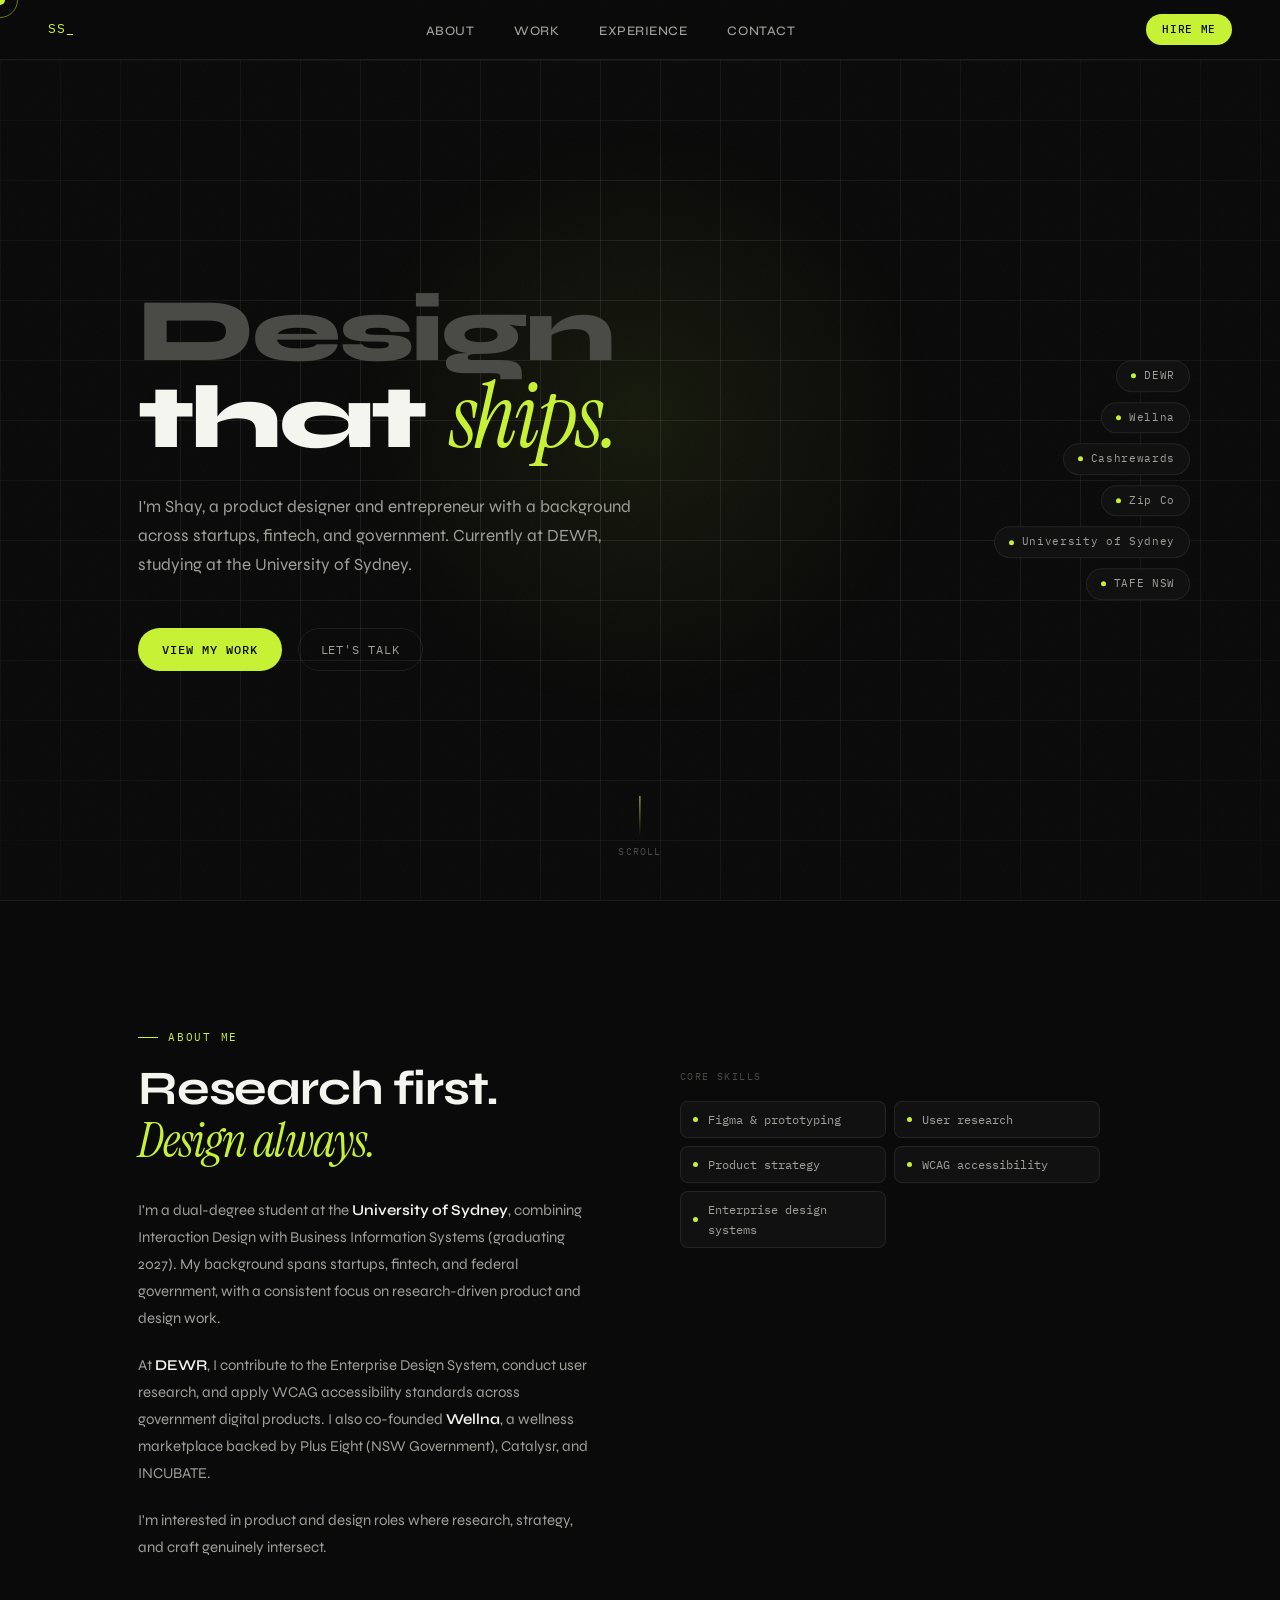
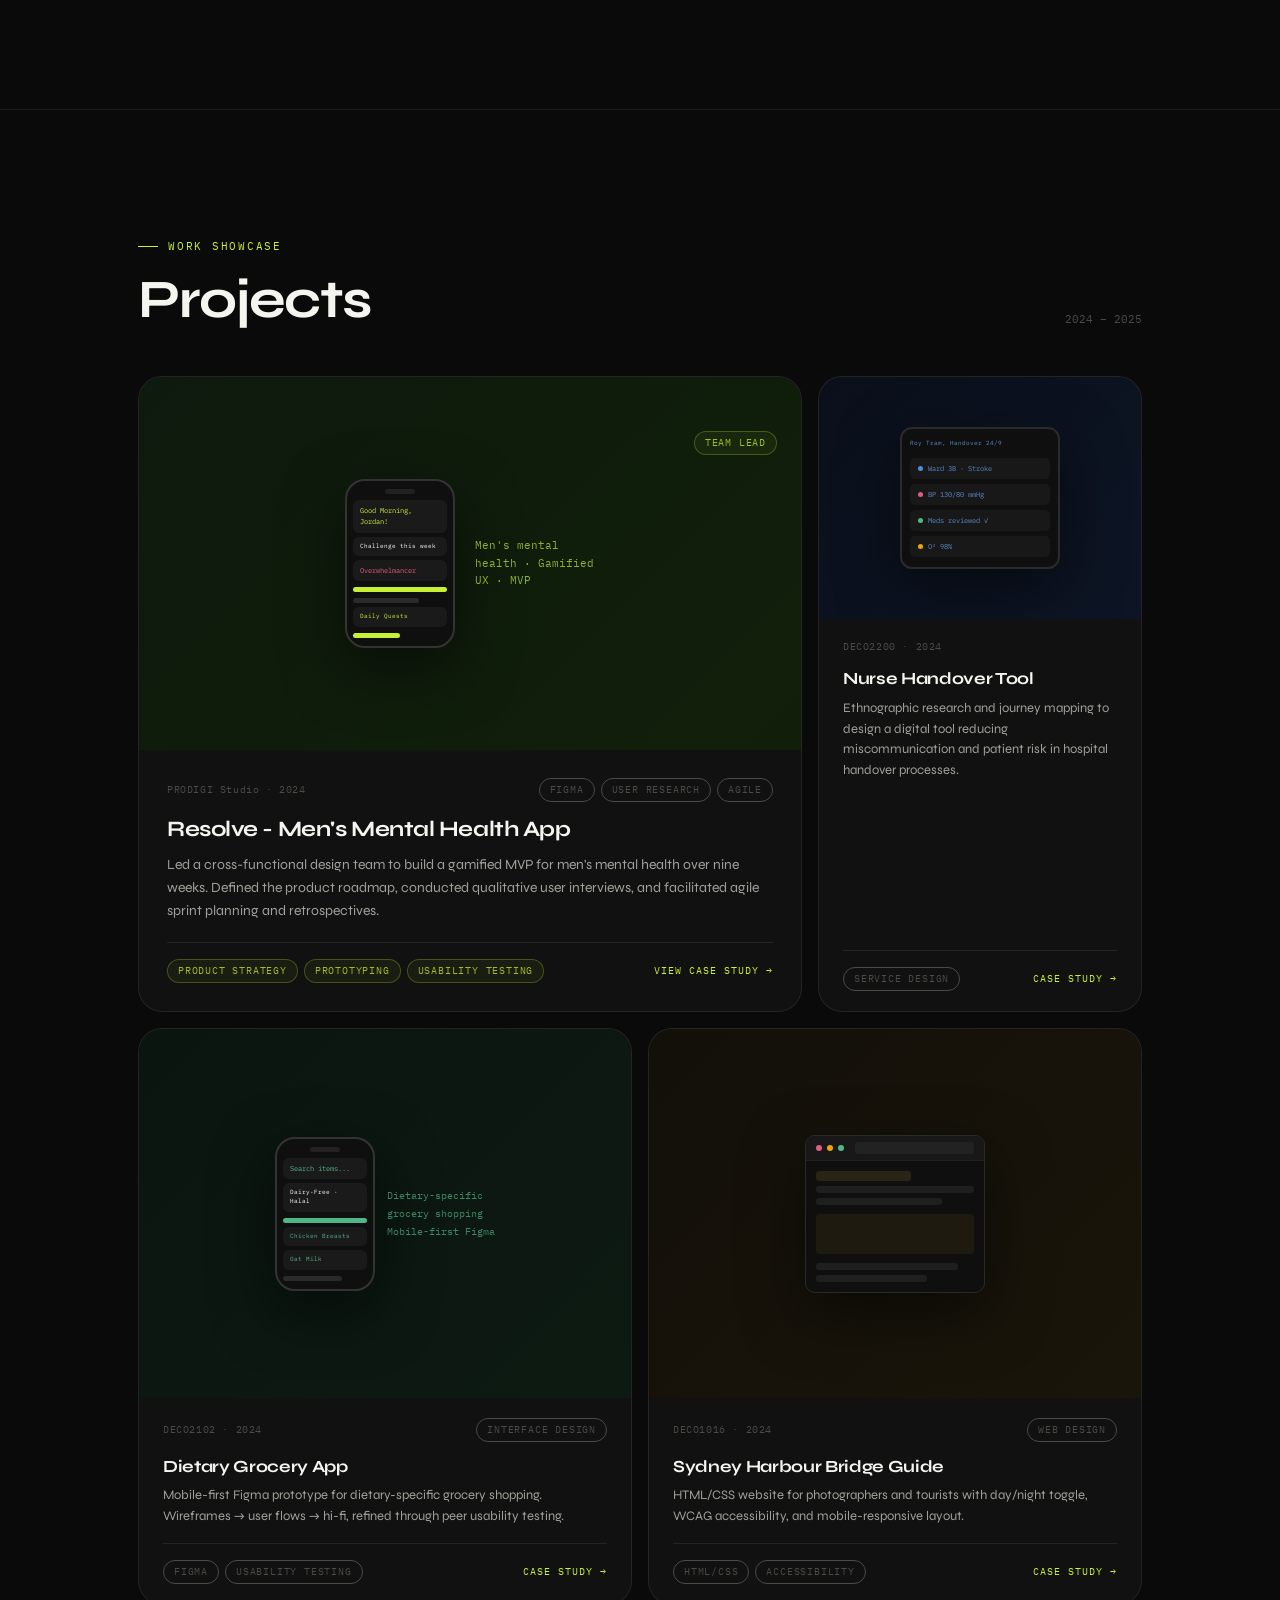
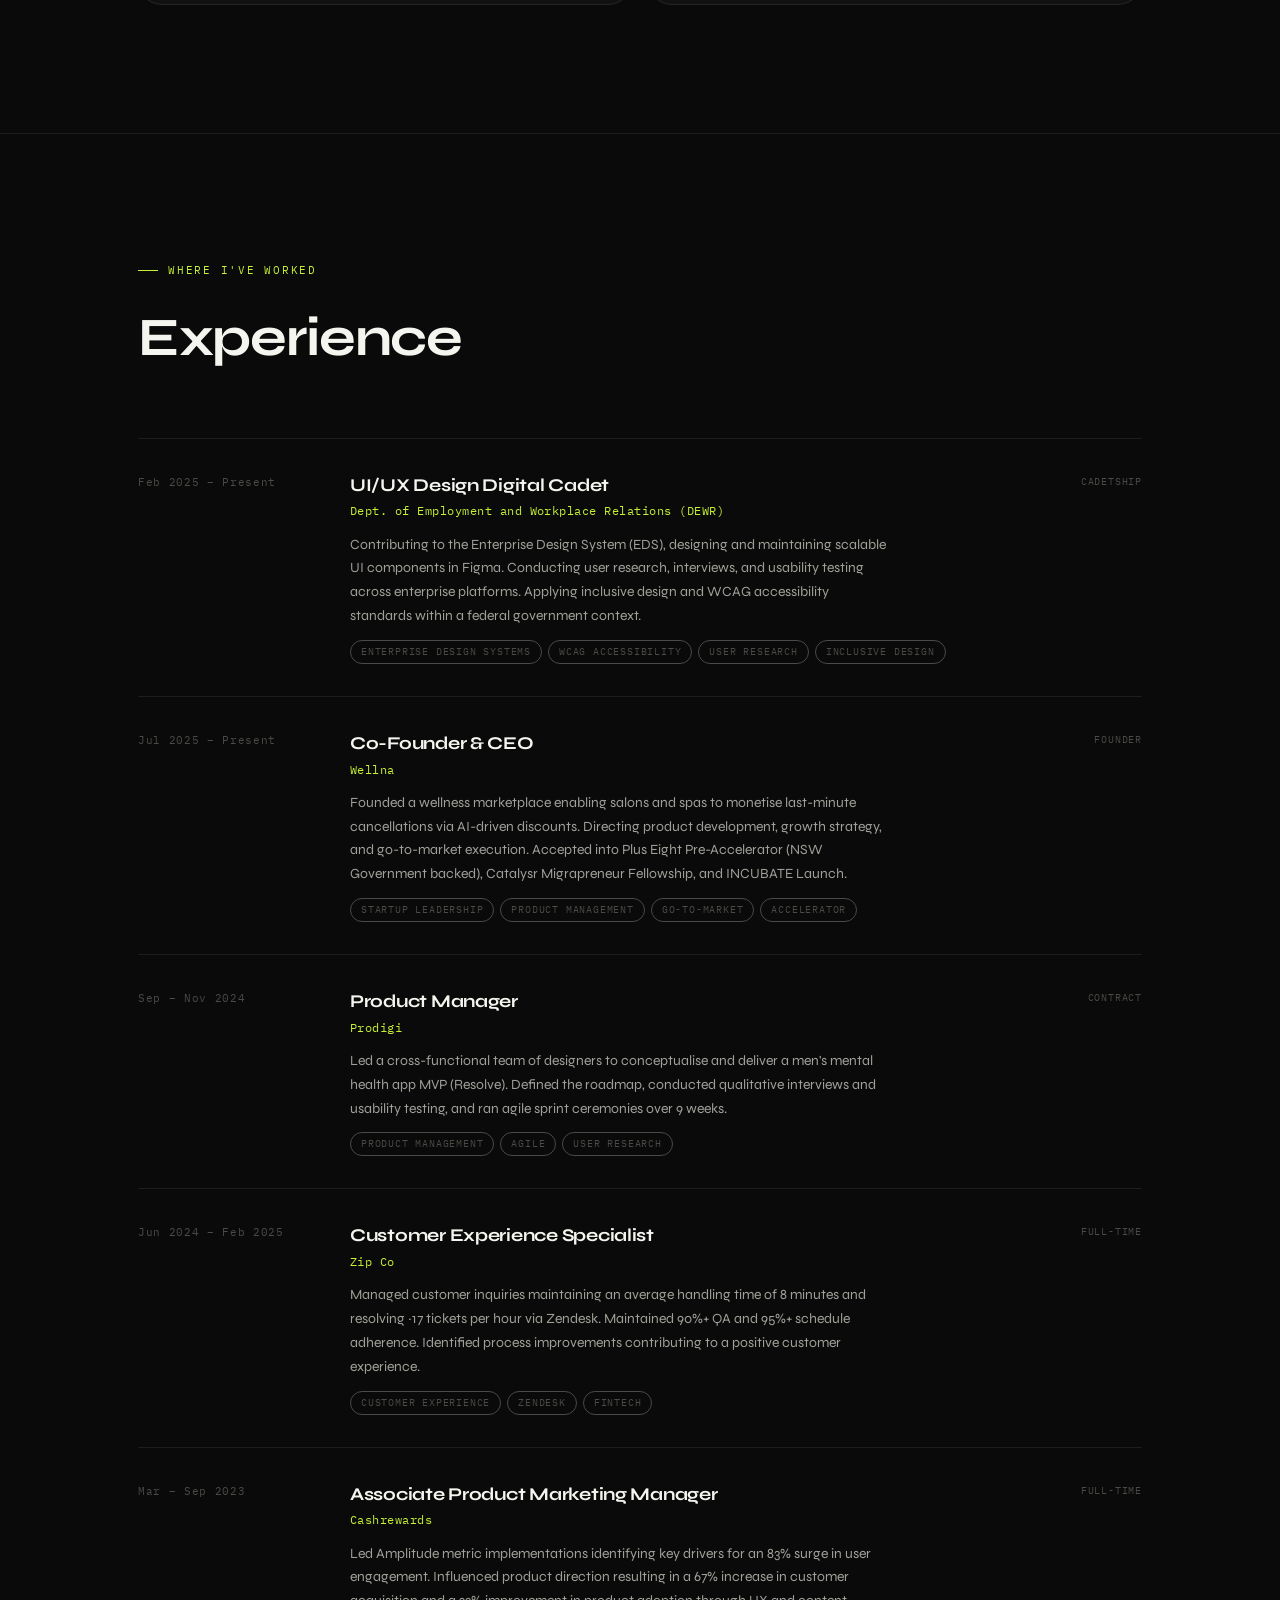
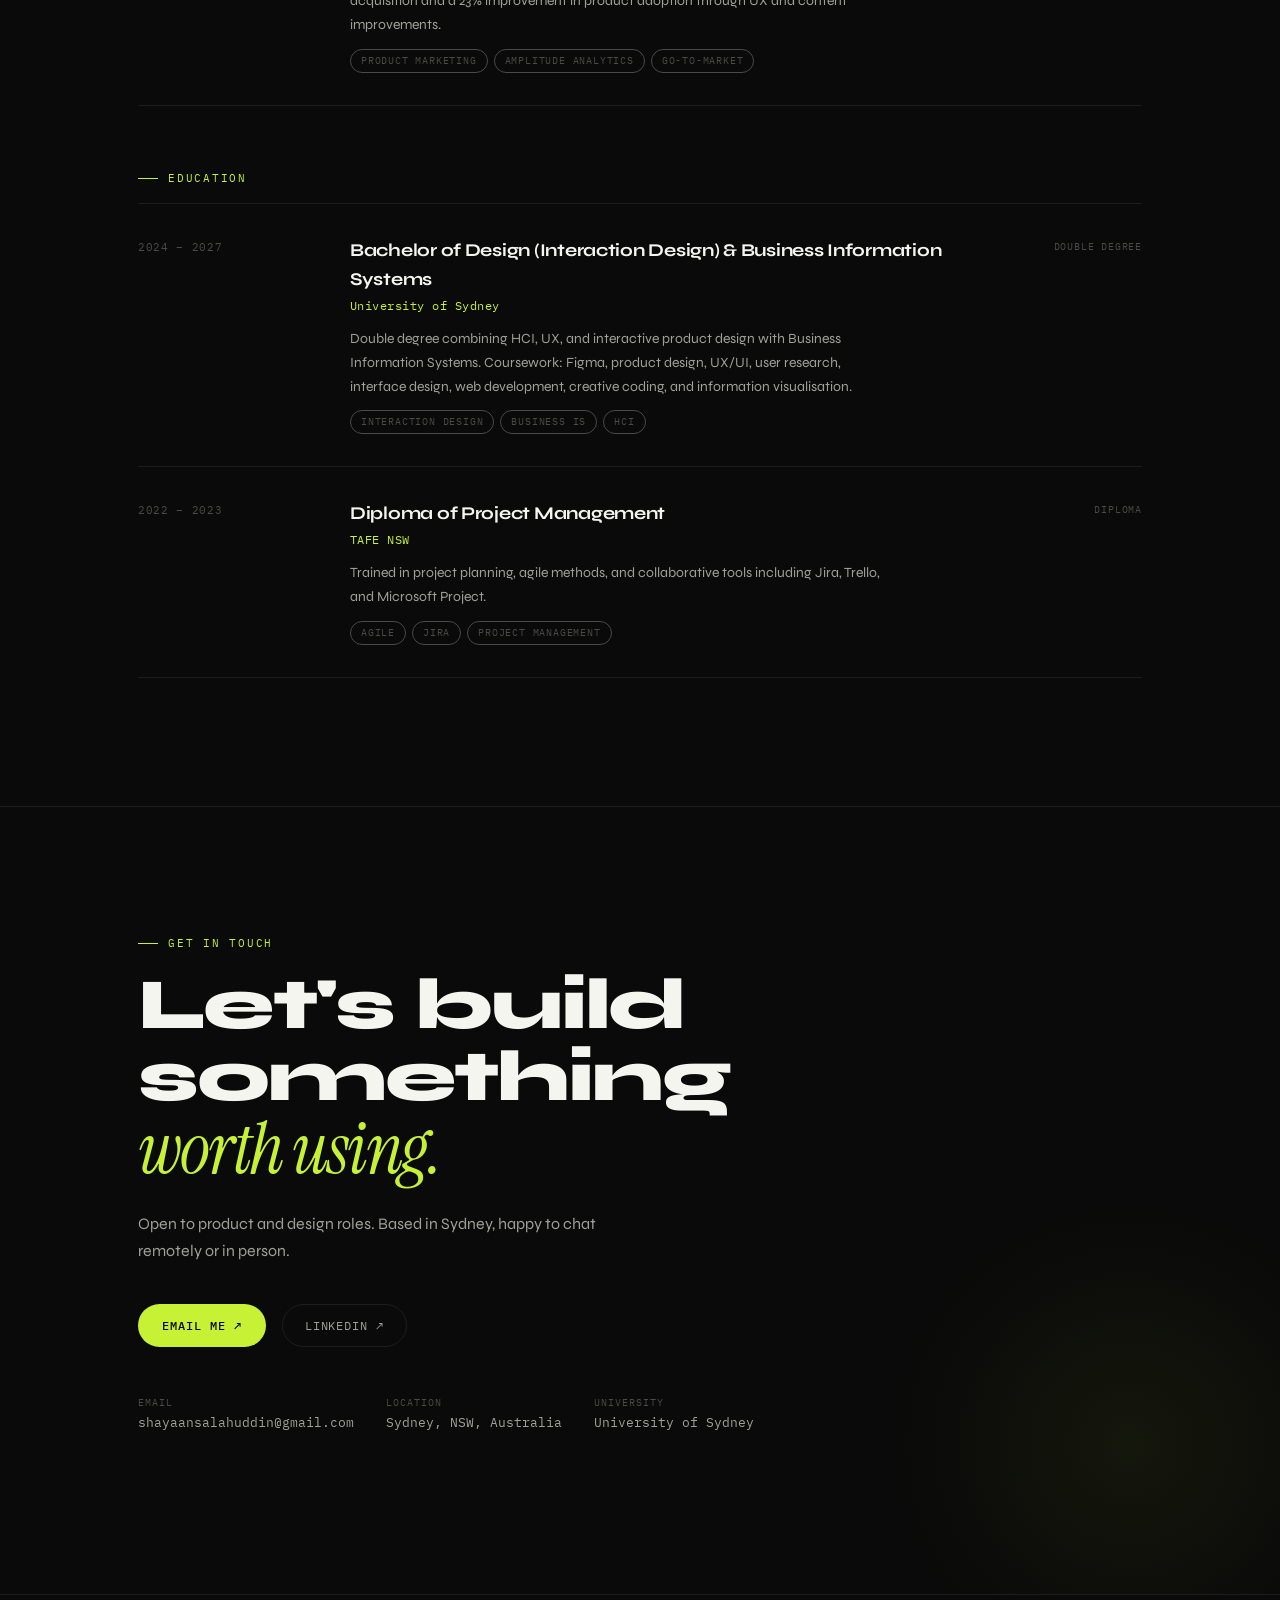
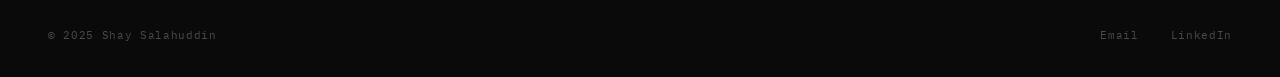
==== commit 4b3fb692: "Changes made to meet assignment requirements." ====
--- a/index.html
+++ b/index.html
@@ -3,8 +3,8 @@
 <head>
 <meta charset="UTF-8">
 <meta name="viewport" content="width=device-width, initial-scale=1.0">
-<title>Shayaan Salahuddin — Product Designer</title>
-<meta name="description" content="Shayaan Salahuddin — Product designer and entrepreneur. UX, product strategy, accessible design. Based in Sydney, AU.">
+<title>Shayaan Salahuddin - Product Designer</title>
+<meta name="description" content="Shayaan Salahuddin - Product designer and entrepreneur. UX, product strategy, accessible design. Based in Sydney, AU.">
 <link rel="stylesheet" href="style.css">
 <style>
 /* ─── HERO ─────────────────────────────────── */
@@ -276,7 +276,7 @@
   gap: 16px;
 }
 
-/* Featured card — 8 cols */
+/* Featured card, 8 cols */
 .project-card-featured {
   grid-column: span 8;
   background: var(--black-2);
@@ -296,7 +296,7 @@
   transform: translateY(-3px);
 }
 
-/* Regular card — 4 cols */
+/* Regular card, 4 cols */
 .project-card {
   grid-column: span 4;
   background: var(--black-2);
@@ -739,7 +739,7 @@
       </h1>
 
       <p class="hero-sub">
-        I'm Shay — a product designer and entrepreneur with a background across startups, fintech, and government. Currently at DEWR, studying at the University of Sydney.
+        I'm Shay, a product designer and entrepreneur with a background across startups, fintech, and government. Currently at DEWR, studying at the University of Sydney.
       </p>
 
       <div class="hero-actions">
@@ -781,10 +781,10 @@
         </h2>
 
         <p class="about-text">
-          I'm a dual-degree student at the <strong>University of Sydney</strong>, combining Interaction Design with Business Information Systems (graduating 2027). My background spans startups, fintech, and federal government — with a consistent focus on research-driven product and design work.
+          I'm a dual-degree student at the <strong>University of Sydney</strong>, combining Interaction Design with Business Information Systems (graduating 2027). My background spans startups, fintech, and federal government, with a consistent focus on research-driven product and design work.
         </p>
         <p class="about-text">
-          At <strong>DEWR</strong>, I contribute to the Enterprise Design System, conduct user research, and apply WCAG accessibility standards across government digital products. I also co-founded <strong>Wellna</strong> — a wellness marketplace backed by Plus Eight (NSW Government), Catalysr, and INCUBATE.
+          At <strong>DEWR</strong>, I contribute to the Enterprise Design System, conduct user research, and apply WCAG accessibility standards across government digital products. I also co-founded <strong>Wellna</strong>, a wellness marketplace backed by Plus Eight (NSW Government), Catalysr, and INCUBATE.
         </p>
         <p class="about-text">
           I'm interested in product and design roles where research, strategy, and craft genuinely intersect.
@@ -856,7 +856,7 @@
               <span class="tag">Agile</span>
             </div>
           </div>
-          <h3 class="project-title">Resolve — Men's Mental Health App</h3>
+          <h3 class="project-title">Resolve - Men's Mental Health App</h3>
           <p class="project-desc">Led a cross-functional design team to build a gamified MVP for men's mental health over nine weeks. Defined the product roadmap, conducted qualitative user interviews, and facilitated agile sprint planning and retrospectives.</p>
           <div class="project-footer">
             <div class="project-tags">
@@ -873,7 +873,7 @@
       <a class="project-card reveal" href="case-nurse.html">
         <div class="project-thumb-sm thumb-nurse">
           <div class="tablet-mock">
-            <div style="font-family: var(--mono); font-size: 6px; color: #5A8ACA; margin-bottom: 4px;">Roy Tram — Handover 24/9</div>
+            <div style="font-family: var(--mono); font-size: 6px; color: #5A8ACA; margin-bottom: 4px;">Roy Tram, Handover 24/9</div>
             <div class="tablet-row"><div class="tablet-dot" style="background: #4A90D9;"></div>Ward 3B · Stroke</div>
             <div class="tablet-row"><div class="tablet-dot" style="background: #E05C7E;"></div>BP 130/80 mmHg</div>
             <div class="tablet-row"><div class="tablet-dot" style="background: #52B788;"></div>Meds reviewed ✓</div>
@@ -1107,7 +1107,7 @@
         something <span class="serif green">worth using.</span>
       </h2>
       <p class="contact-sub">
-        Open to product and design roles. Based in Sydney — happy to chat remotely or in person.
+        Open to product and design roles. Based in Sydney, happy to chat remotely or in person.
       </p>
       <div class="contact-actions">
         <a class="btn-primary" href="mailto:shayaansalahuddin@gmail.com">Email me ↗</a>
--- a/style.css
+++ b/style.css
@@ -1,5 +1,5 @@
 /* ============================================
-   SHAYAAN SALAHUDDIN — PORTFOLIO
+   SHAYAAN SALAHUDDIN, PORTFOLIO
    Theme: Black + Neon Green, Clean Cards
    ============================================ */
 
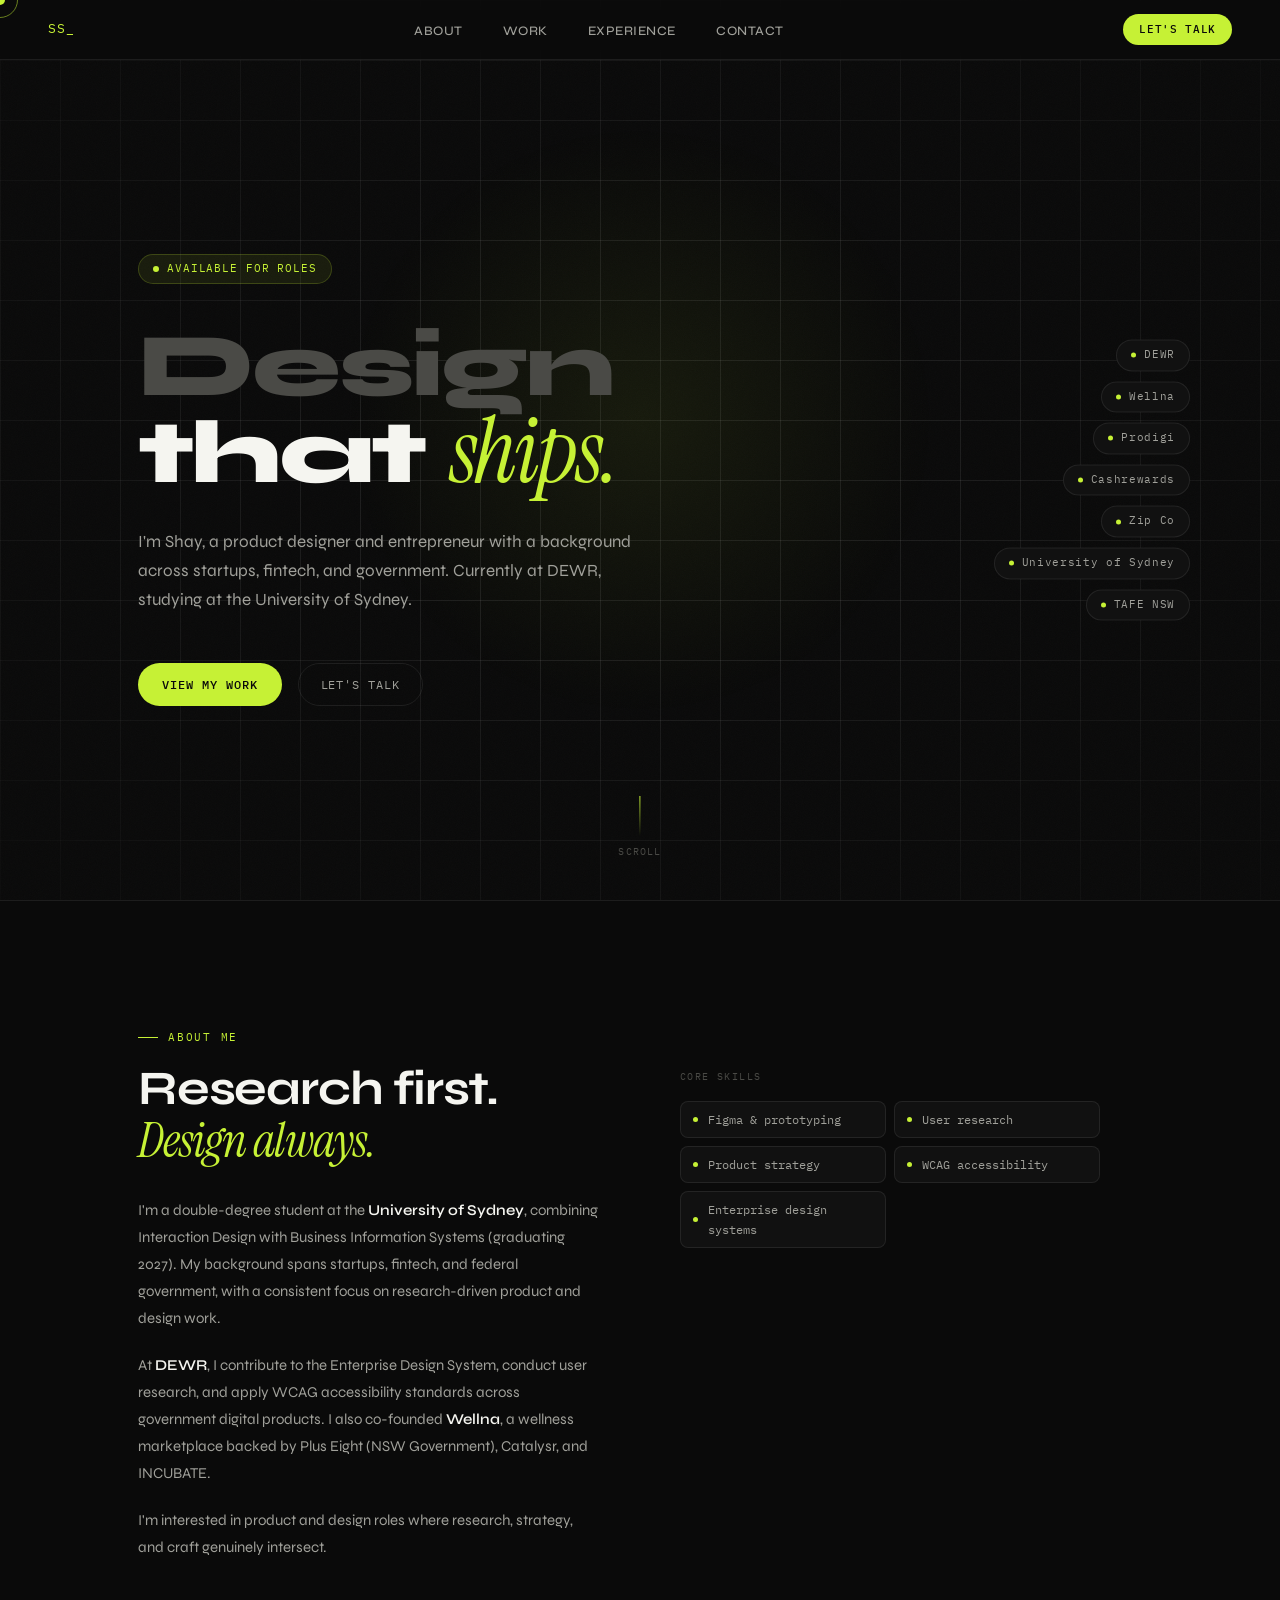
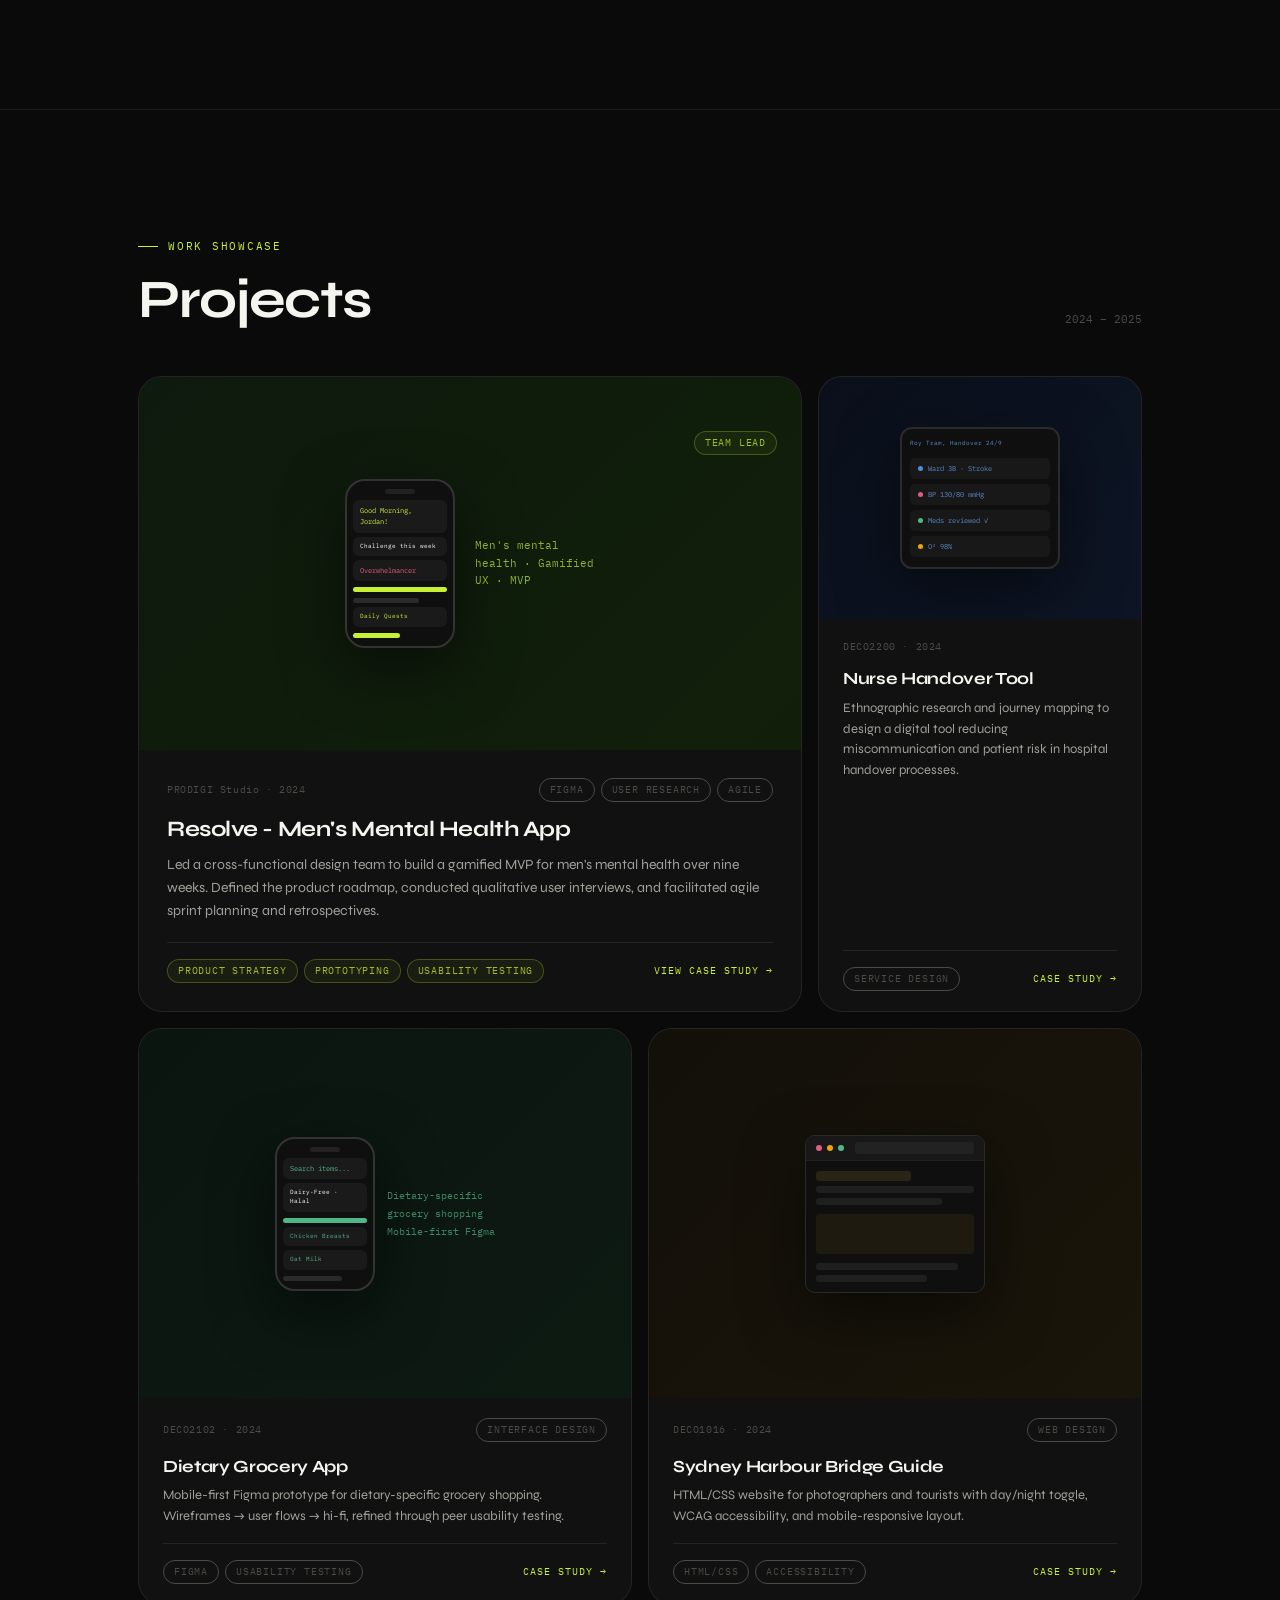
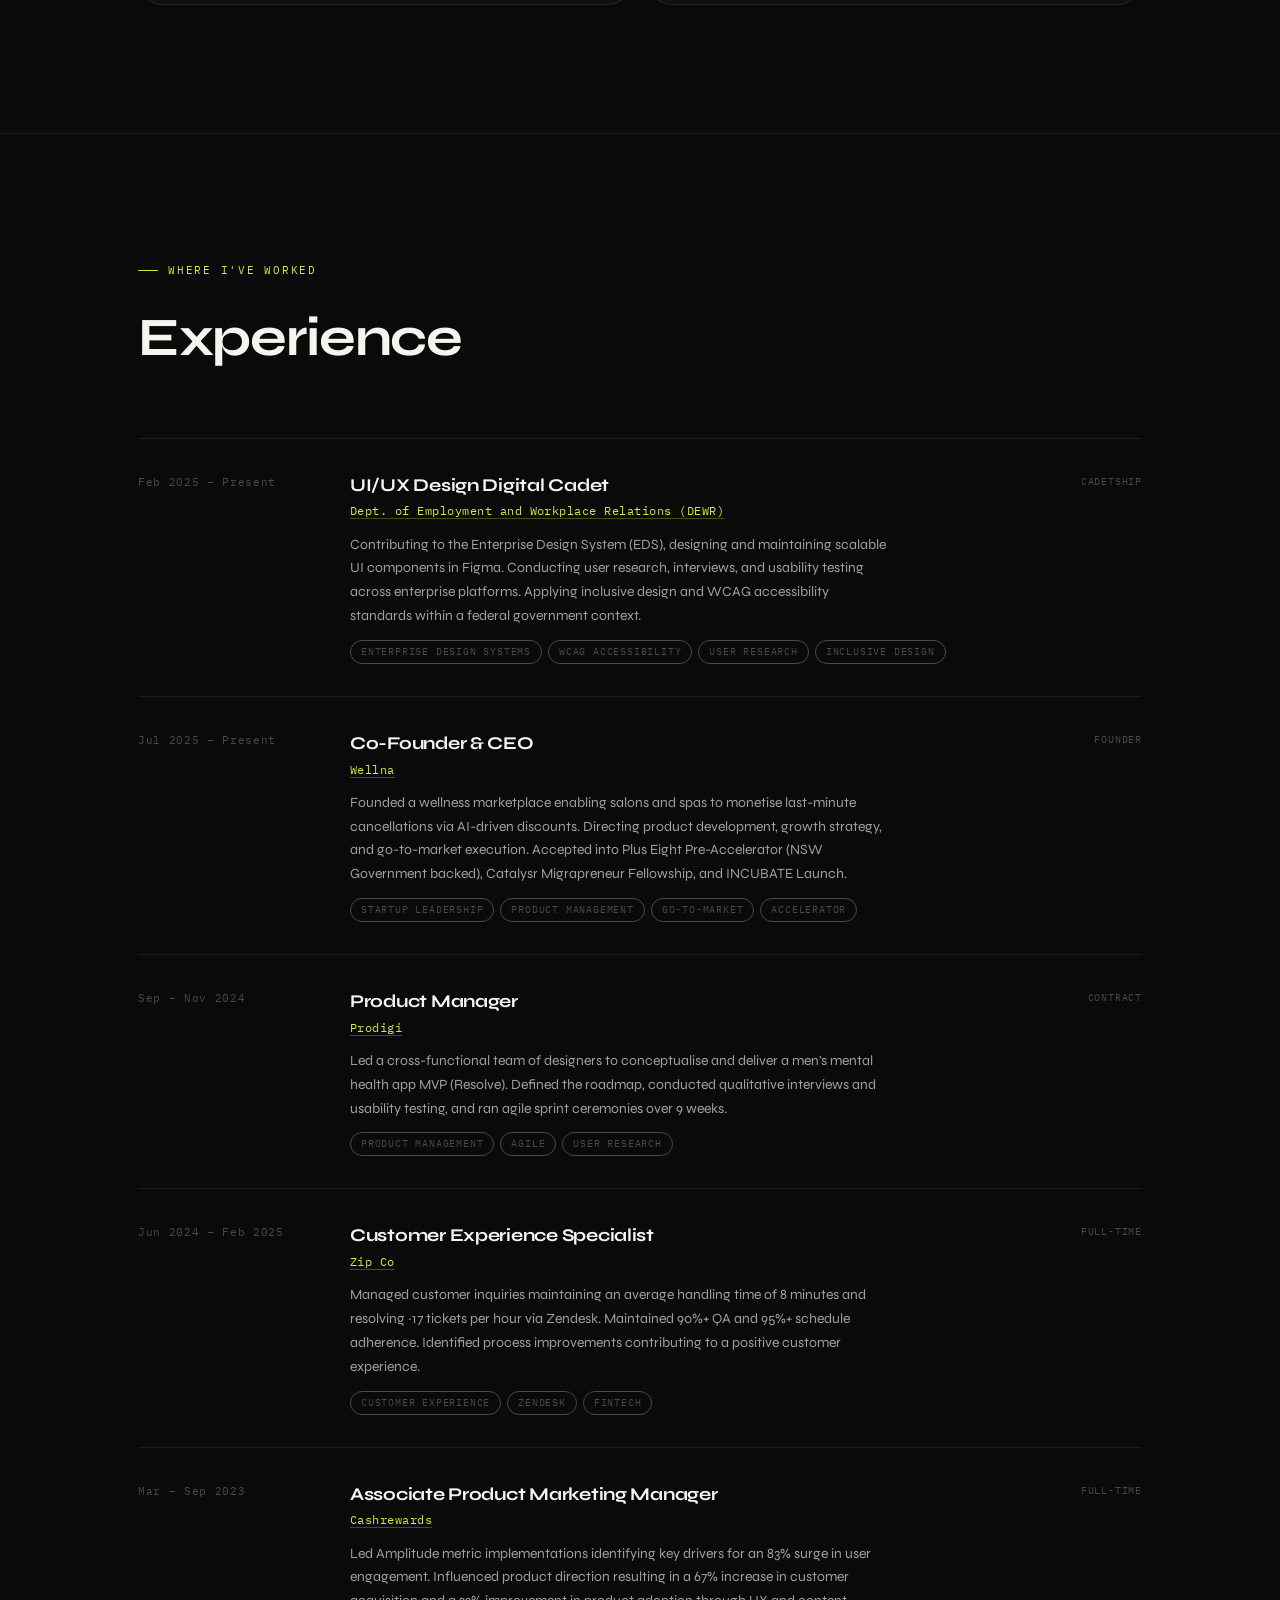
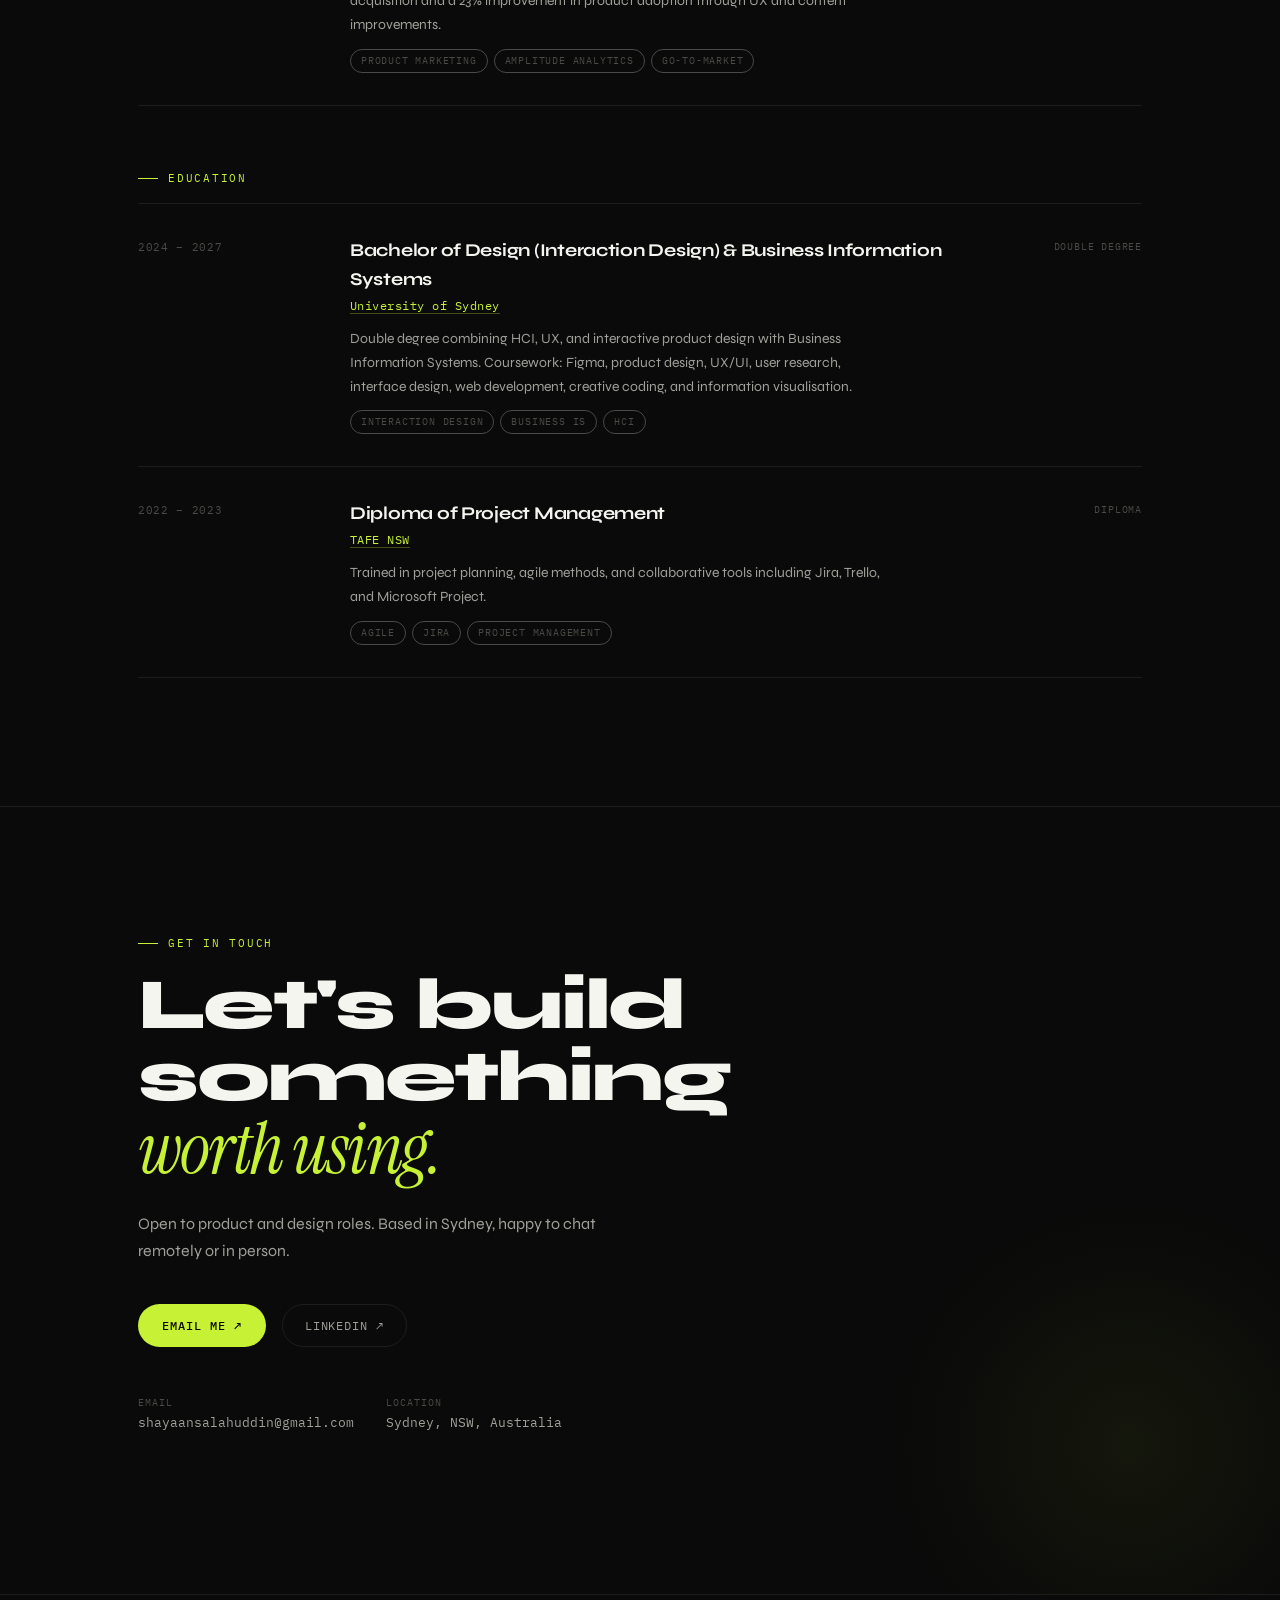
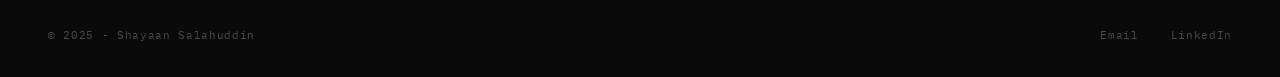
==== commit 2a2805ca: "Polishing content and design." ====
--- a/index.html
+++ b/index.html
@@ -4,7 +4,16 @@
 <meta charset="UTF-8">
 <meta name="viewport" content="width=device-width, initial-scale=1.0">
 <title>Shayaan Salahuddin - Product Designer</title>
-<meta name="description" content="Shayaan Salahuddin - Product designer and entrepreneur. UX, product strategy, accessible design. Based in Sydney, AU.">
+<meta name="description" content="Shayaan Salahuddin — Product designer and entrepreneur. UX, product strategy, accessible design. Based in Sydney, AU.">
+<meta property="og:type" content="website">
+<meta property="og:site_name" content="Shayaan Salahuddin">
+<meta property="og:title" content="Shayaan Salahuddin — Product Designer">
+<meta property="og:description" content="Product designer and entrepreneur. UX, product strategy, accessible design. Based in Sydney, AU.">
+<meta property="og:url" content="https://shayaan-salahuddin.github.io/portfolio/">
+<meta name="twitter:card" content="summary_large_image">
+<meta name="twitter:title" content="Shayaan Salahuddin — Product Designer">
+<meta name="twitter:description" content="Product designer and entrepreneur. UX, product strategy, accessible design. Based in Sydney, AU.">
+<link rel="icon" href="favicon.svg" type="image/svg+xml">
 <link rel="stylesheet" href="style.css">
 <style>
 /* ─── HERO ─────────────────────────────────── */
@@ -611,6 +620,15 @@
   margin-bottom: 0.75rem;
 }
 
+.exp-company a {
+  color: inherit;
+  text-decoration: none;
+  border-bottom: 1px solid rgba(198,241,53,0.3);
+  transition: border-color 0.2s;
+}
+
+.exp-company a:hover { border-bottom-color: var(--green); }
+
 .exp-desc {
   font-size: 14px;
   color: var(--white-dim);
@@ -721,7 +739,10 @@
     <li><a href="#experience">Experience</a></li>
     <li><a href="#contact">Contact</a></li>
   </ul>
-  <a class="nav-cta" href="#contact">Hire me</a>
+  <a class="nav-cta" href="#contact">Let's Talk</a>
+  <button class="nav-burger" aria-label="Toggle navigation" aria-expanded="false">
+    <span></span><span></span><span></span>
+  </button>
 </nav>
 
 <!-- ═══════════════════════════════════════════
@@ -733,6 +754,10 @@
 
   <div class="container hero-inner">
     <div style="max-width: 680px;">
+      <div class="hero-badge">
+        <span class="hero-badge-dot"></span>
+        Available for roles
+      </div>
       <h1 class="hero-headline">
         <span class="dim">Design</span><br>
         that <span class="accent">ships.</span>
@@ -752,6 +777,7 @@
       <div style="display:flex;flex-direction:column;gap:10px;align-items:flex-end;">
         <div class="hero-org-pill"><span class="hero-org-dot"></span>DEWR</div>
         <div class="hero-org-pill"><span class="hero-org-dot"></span>Wellna</div>
+        <div class="hero-org-pill"><span class="hero-org-dot"></span>Prodigi</div>
         <div class="hero-org-pill"><span class="hero-org-dot"></span>Cashrewards</div>
         <div class="hero-org-pill"><span class="hero-org-dot"></span>Zip Co</div>
         <div class="hero-org-pill"><span class="hero-org-dot"></span>University of Sydney</div>
@@ -781,7 +807,7 @@
         </h2>
 
         <p class="about-text">
-          I'm a dual-degree student at the <strong>University of Sydney</strong>, combining Interaction Design with Business Information Systems (graduating 2027). My background spans startups, fintech, and federal government, with a consistent focus on research-driven product and design work.
+          I'm a double-degree student at the <strong>University of Sydney</strong>, combining Interaction Design with Business Information Systems (graduating 2027). My background spans startups, fintech, and federal government, with a consistent focus on research-driven product and design work.
         </p>
         <p class="about-text">
           At <strong>DEWR</strong>, I contribute to the Enterprise Design System, conduct user research, and apply WCAG accessibility standards across government digital products. I also co-founded <strong>Wellna</strong>, a wellness marketplace backed by Plus Eight (NSW Government), Catalysr, and INCUBATE.
@@ -979,7 +1005,7 @@
         <div class="exp-period">Feb 2025 – Present</div>
         <div>
           <div class="exp-role">UI/UX Design Digital Cadet</div>
-          <div class="exp-company">Dept. of Employment and Workplace Relations (DEWR)</div>
+          <div class="exp-company"><a href="https://www.linkedin.com/company/ypayfinancial/" target="_blank" rel="noopener">Dept. of Employment and Workplace Relations (DEWR)</a></div>
           <p class="exp-desc">Contributing to the Enterprise Design System (EDS), designing and maintaining scalable UI components in Figma. Conducting user research, interviews, and usability testing across enterprise platforms. Applying inclusive design and WCAG accessibility standards within a federal government context.</p>
           <div class="exp-tags">
             <span class="tag">Enterprise design systems</span>
@@ -995,7 +1021,7 @@
         <div class="exp-period">Jul 2025 – Present</div>
         <div>
           <div class="exp-role">Co-Founder & CEO</div>
-          <div class="exp-company">Wellna</div>
+          <div class="exp-company"><a href="https://www.linkedin.com/company/usewellna/" target="_blank" rel="noopener">Wellna</a></div>
           <p class="exp-desc">Founded a wellness marketplace enabling salons and spas to monetise last-minute cancellations via AI-driven discounts. Directing product development, growth strategy, and go-to-market execution. Accepted into Plus Eight Pre-Accelerator (NSW Government backed), Catalysr Migrapreneur Fellowship, and INCUBATE Launch.</p>
           <div class="exp-tags">
             <span class="tag">Startup leadership</span>
@@ -1011,7 +1037,7 @@
         <div class="exp-period">Sep – Nov 2024</div>
         <div>
           <div class="exp-role">Product Manager</div>
-          <div class="exp-company">Prodigi</div>
+          <div class="exp-company"><a href="https://www.linkedin.com/company/prodigiau/" target="_blank" rel="noopener">Prodigi</a></div>
           <p class="exp-desc">Led a cross-functional team of designers to conceptualise and deliver a men's mental health app MVP (Resolve). Defined the roadmap, conducted qualitative interviews and usability testing, and ran agile sprint ceremonies over 9 weeks.</p>
           <div class="exp-tags">
             <span class="tag">Product management</span>
@@ -1026,7 +1052,7 @@
         <div class="exp-period">Jun 2024 – Feb 2025</div>
         <div>
           <div class="exp-role">Customer Experience Specialist</div>
-          <div class="exp-company">Zip Co</div>
+          <div class="exp-company"><a href="https://www.linkedin.com/company/zip-co-limited/" target="_blank" rel="noopener">Zip Co</a></div>
           <p class="exp-desc">Managed customer inquiries maintaining an average handling time of 8 minutes and resolving ~17 tickets per hour via Zendesk. Maintained 90%+ QA and 95%+ schedule adherence. Identified process improvements contributing to a positive customer experience.</p>
           <div class="exp-tags">
             <span class="tag">Customer experience</span>
@@ -1041,7 +1067,7 @@
         <div class="exp-period">Mar – Sep 2023</div>
         <div>
           <div class="exp-role">Associate Product Marketing Manager</div>
-          <div class="exp-company">Cashrewards</div>
+          <div class="exp-company"><a href="https://www.linkedin.com/company/bank-of-queensland/" target="_blank" rel="noopener">Cashrewards</a></div>
           <p class="exp-desc">Led Amplitude metric implementations identifying key drivers for an 83% surge in user engagement. Influenced product direction resulting in a 67% increase in customer acquisition and a 23% improvement in product adoption through UX and content improvements.</p>
           <div class="exp-tags">
             <span class="tag">Product marketing</span>
@@ -1064,7 +1090,7 @@
         <div class="exp-period">2024 – 2027</div>
         <div>
           <div class="exp-role">Bachelor of Design (Interaction Design) & Business Information Systems</div>
-          <div class="exp-company">University of Sydney</div>
+          <div class="exp-company"><a href="https://www.linkedin.com/school/university-of-sydney/" target="_blank" rel="noopener">University of Sydney</a></div>
           <p class="exp-desc">Double degree combining HCI, UX, and interactive product design with Business Information Systems. Coursework: Figma, product design, UX/UI, user research, interface design, web development, creative coding, and information visualisation.</p>
           <div class="exp-tags">
             <span class="tag">Interaction design</span>
@@ -1079,7 +1105,7 @@
         <div class="exp-period">2022 – 2023</div>
         <div>
           <div class="exp-role">Diploma of Project Management</div>
-          <div class="exp-company">TAFE NSW</div>
+          <div class="exp-company"><a href="https://www.linkedin.com/school/tafe-nsw/" target="_blank" rel="noopener">TAFE NSW</a></div>
           <p class="exp-desc">Trained in project planning, agile methods, and collaborative tools including Jira, Trello, and Microsoft Project.</p>
           <div class="exp-tags">
             <span class="tag">Agile</span>
@@ -1122,17 +1148,13 @@
           <span class="contact-item-label">Location</span>
           <span class="contact-item-val">Sydney, NSW, Australia</span>
         </div>
-        <div class="contact-item">
-          <span class="contact-item-label">University</span>
-          <span class="contact-item-val">University of Sydney</span>
-        </div>
       </div>
     </div>
   </div>
 </section>
 
 <footer>
-  <span class="footer-text">© 2025 Shay Salahuddin</span>
+  <span class="footer-text">© 2025 - Shayaan Salahuddin</span>
   <div class="footer-links">
     <a href="mailto:shayaansalahuddin@gmail.com">Email</a>
     <a href="https://linkedin.com/in/shayaansalahuddin" target="_blank">LinkedIn</a>
--- a/style.css
+++ b/style.css
@@ -321,11 +321,57 @@
 
 .back-link:hover { color: var(--green); }
 
+/* HAMBURGER */
+.nav-burger {
+  display: none;
+  flex-direction: column;
+  justify-content: center;
+  gap: 5px;
+  background: none;
+  border: none;
+  cursor: pointer;
+  padding: 4px;
+  width: 32px;
+  height: 32px;
+  flex-shrink: 0;
+}
+
+.nav-burger span {
+  display: block;
+  width: 22px;
+  height: 1.5px;
+  background: var(--white-dim);
+  transition: transform 0.25s ease, opacity 0.25s ease;
+  transform-origin: center;
+}
+
+.nav-burger.open span:nth-child(1) { transform: translateY(6.5px) rotate(45deg); background: var(--white); }
+.nav-burger.open span:nth-child(2) { opacity: 0; }
+.nav-burger.open span:nth-child(3) { transform: translateY(-6.5px) rotate(-45deg); background: var(--white); }
+
 /* RESPONSIVE */
 @media (max-width: 768px) {
   nav { padding: 0 1.5rem; }
   .container { padding: 0 1.5rem; }
-  .nav-links { display: none; }
+  .nav-cta { display: none; }
+  .nav-burger { display: flex; }
+  .nav-links {
+    display: none;
+    position: absolute;
+    top: 60px;
+    left: 0; right: 0;
+    flex-direction: column;
+    background: rgba(10,10,10,0.97);
+    backdrop-filter: blur(16px);
+    -webkit-backdrop-filter: blur(16px);
+    border-bottom: 1px solid var(--border);
+    padding: 0.25rem 1.5rem 1.25rem;
+    gap: 0;
+  }
+  .nav-links.open { display: flex; }
+  .nav-links li { border-bottom: 1px solid var(--border); }
+  .nav-links li:last-child { border-bottom: none; }
+  .nav-links a { display: block; padding: 0.9rem 0; font-size: 14px; }
   footer { flex-direction: column; gap: 1rem; align-items: flex-start; padding: 1.5rem; }
   body { cursor: auto; }
   .cursor, .cursor-ring { display: none; }
